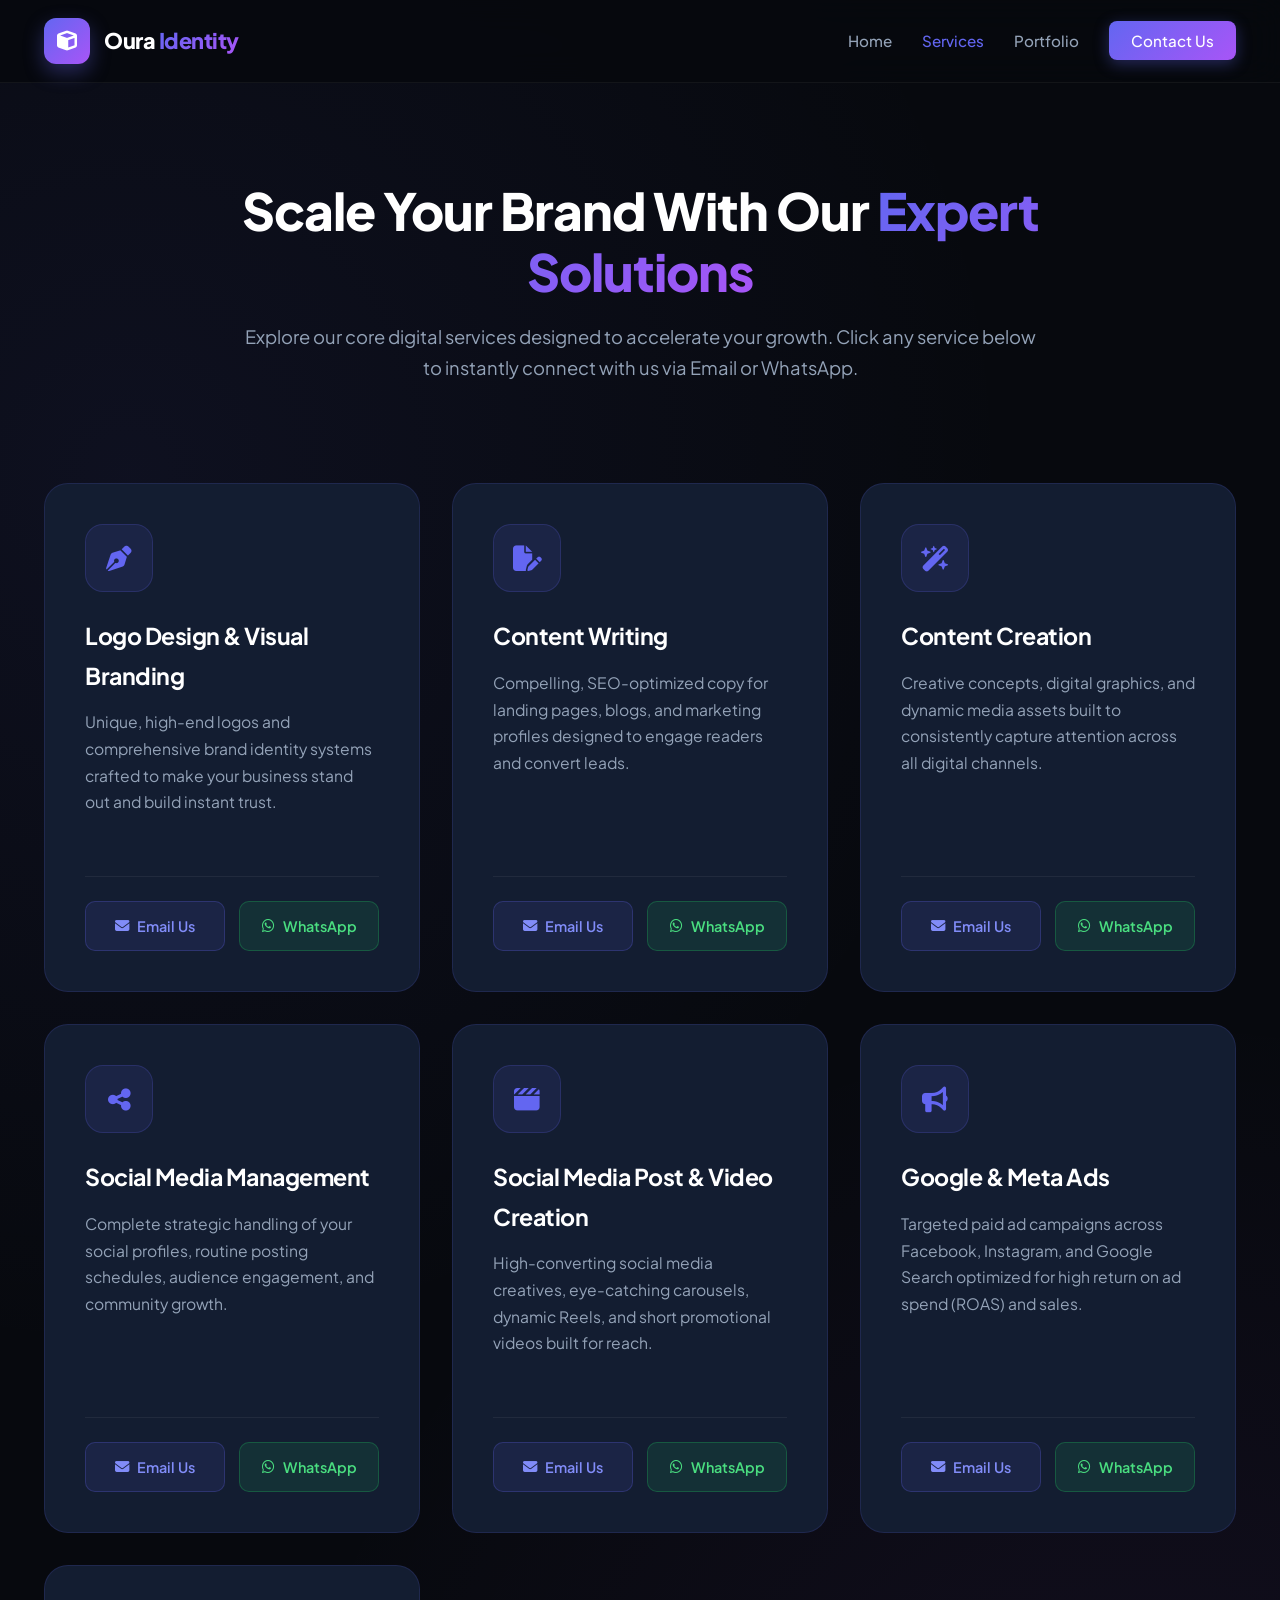
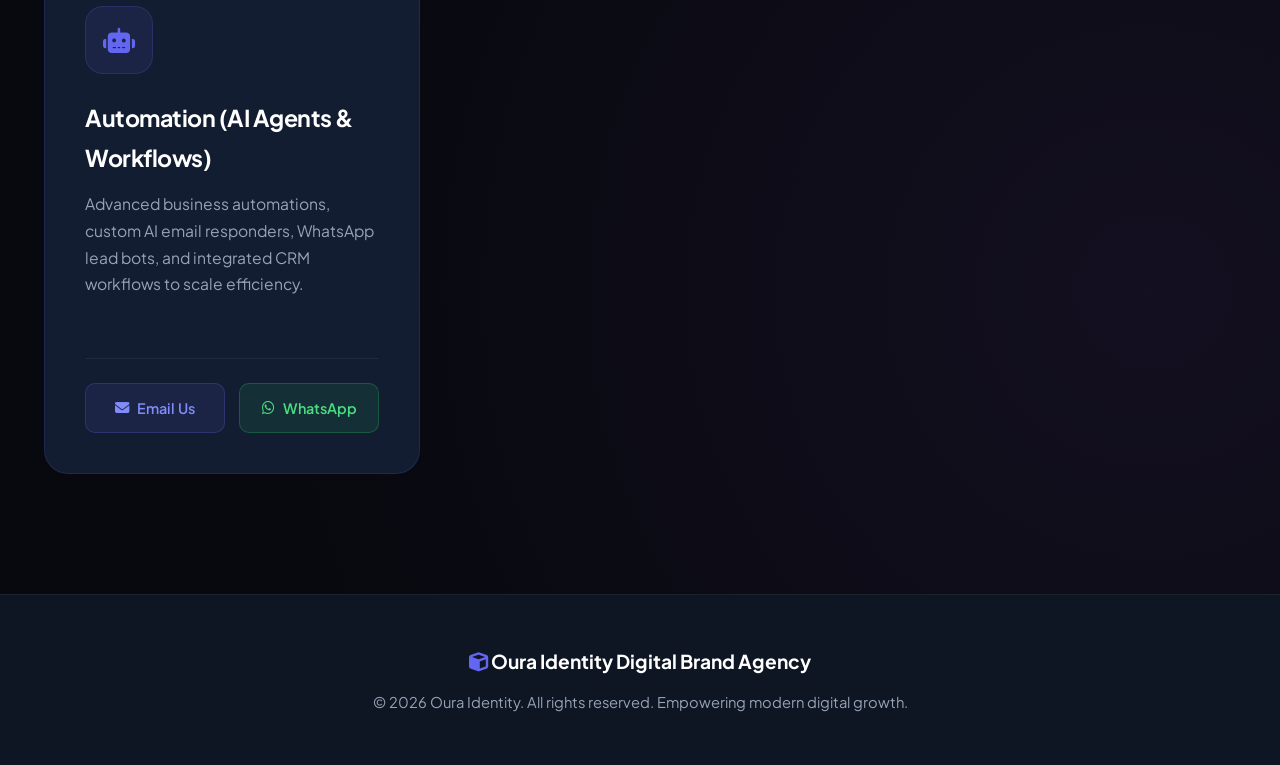
==== index.html @ 8c03ab4d "Update index.html" ====
<!DOCTYPE html>
<html lang="en">
<head>
    <meta charset="UTF-8">
    <meta name="viewport" content="width=device-width, initial-scale=1.0">
    <title>Oura Identity Digital Brand Agency</title>
    <link href="https://fonts.googleapis.com/css2?family=Plus+Jakarta+Sans:wght@300;400;500;600;700;800&display=swap" rel="stylesheet">
    <link rel="stylesheet" href="https://cdnjs.cloudflare.com/ajax/libs/font-awesome/6.4.0/css/all.min.css">
    <link rel="stylesheet" href="style.css">
</head>
<body>

    <header>
        <div class="nav-container">
            <a href="#" class="logo-container">
                <div class="logo-icon">
                    <i class="fa-solid fa-cube"></i>
                </div>
                <div class="logo-text">Oura <span>Identity</span></div>
            </a>
            <div class="menu-btn" id="menuBtn">
                <i class="fa-solid fa-bars" id="menuIcon"></i>
            </div>
            <ul class="nav-links" id="navLinks">
                <li><a href="#home">Home</a></li>
                <li><a href="#services" class="active">Services</a></li>
                <li><a href="#portfolio">Portfolio</a></li>
                <li><a href="mailto:contact@ouraidentity.com" class="nav-cta">Contact Us</a></li>
            </ul>
        </div>
    </header>

    <section class="page-banner" id="home">
        <h1>Scale Your Brand With Our <span>Expert Solutions</span></h1>
        <p>Explore our core digital services designed to accelerate your growth. Click any service below to instantly connect with us via Email or WhatsApp.</p>
    </section>

    <main class="services-section" id="services">
        <div class="services-grid">
            
            <div class="service-card">
                <div class="service-top">
                    <div class="service-icon"><i class="fa-solid fa-pen-nib"></i></div>
                    <h3>Logo Design & Visual Branding</h3>
                    <p>Unique, high-end logos and comprehensive brand identity systems crafted to make your business stand out and build instant trust.</p>
                </div>
                <div class="card-actions">
                    <a href="mailto:contact@ouraidentity.com?subject=Inquiry:%20Logo%20Design" class="btn-action btn-email">
                        <i class="fa-solid fa-envelope"></i> Email Us
                    </a>
                    <a href="https://wa.me/923000000000?text=Hi%20Oura%20Identity,%20I%20am%20interested%20in%20your%20Logo%20Design%20service." target="_blank" class="btn-action btn-whatsapp">
                        <i class="fa-brands fa-whatsapp"></i> WhatsApp
                    </a>
                </div>
            </div>

            <div class="service-card">
                <div class="service-top">
                    <div class="service-icon"><i class="fa-solid fa-file-pen"></i></div>
                    <h3>Content Writing</h3>
                    <p>Compelling, SEO-optimized copy for landing pages, blogs, and marketing profiles designed to engage readers and convert leads.</p>
                </div>
                <div class="card-actions">
                    <a href="mailto:contact@ouraidentity.com?subject=Inquiry:%20Content%20Writing" class="btn-action btn-email">
                        <i class="fa-solid fa-envelope"></i> Email Us
                    </a>
                    <a href="https://wa.me/923000000000?text=Hi%20Oura%20Identity,%20I%20am%20interested%20in%20your%20Content%20Writing%20service." target="_blank" class="btn-action btn-whatsapp">
                        <i class="fa-brands fa-whatsapp"></i> WhatsApp
                    </a>
                </div>
            </div>

            <div class="service-card">
                <div class="service-top">
                    <div class="service-icon"><i class="fa-solid fa-wand-magic-sparkles"></i></div>
                    <h3>Content Creation</h3>
                    <p>Creative concepts, digital graphics, and dynamic media assets built to consistently capture attention across all digital channels.</p>
                </div>
                <div class="card-actions">
                    <a href="mailto:contact@ouraidentity.com?subject=Inquiry:%20Content%20Creation" class="btn-action btn-email">
                        <i class="fa-solid fa-envelope"></i> Email Us
                    </a>
                    <a href="https://wa.me/923000000000?text=Hi%20Oura%20Identity,%20I%20am%20interested%20in%20your%20Content%20Creation%20service." target="_blank" class="btn-action btn-whatsapp">
                        <i class="fa-brands fa-whatsapp"></i> WhatsApp
                    </a>
                </div>
            </div>

            <div class="service-card">
                <div class="service-top">
                    <div class="service-icon"><i class="fa-solid fa-share-nodes"></i></div>
                    <h3>Social Media Management</h3>
                    <p>Complete strategic handling of your social profiles, routine posting schedules, audience engagement, and community growth.</p>
                </div>
                <div class="card-actions">
                    <a href="mailto:contact@ouraidentity.com?subject=Inquiry:%20Social%20Media%20Management" class="btn-action btn-email">
                        <i class="fa-solid fa-envelope"></i> Email Us
                    </a>
                    <a href="https://wa.me/923000000000?text=Hi%20Oura%20Identity,%20I%20am%20interested%20in%20your%20Social%20Media%20Management%20service." target="_blank" class="btn-action btn-whatsapp">
                        <i class="fa-brands fa-whatsapp"></i> WhatsApp
                    </a>
                </div>
            </div>

            <div class="service-card">
                <div class="service-top">
                    <div class="service-icon"><i class="fa-solid fa-clapperboard"></i></div>
                    <h3>Social Media Post & Video Creation</h3>
                    <p>High-converting social media creatives, eye-catching carousels, dynamic Reels, and short promotional videos built for reach.</p>
                </div>
                <div class="card-actions">
                    <a href="mailto:contact@ouraidentity.com?subject=Inquiry:%20Post%20and%20Video%20Creation" class="btn-action btn-email">
                        <i class="fa-solid fa-envelope"></i> Email Us
                    </a>
                    <a href="https://wa.me/923000000000?text=Hi%20Oura%20Identity,%20I%20am%20interested%20in%20your%20Social%20Media%20Post%20and%20Video%20Creation%20service." target="_blank" class="btn-action btn-whatsapp">
                        <i class="fa-brands fa-whatsapp"></i> WhatsApp
                    </a>
                </div>
            </div>

            <div class="service-card">
                <div class="service-top">
                    <div class="service-icon"><i class="fa-solid fa-bullhorn"></i></div>
                    <h3>Google & Meta Ads</h3>
                    <p>Targeted paid ad campaigns across Facebook, Instagram, and Google Search optimized for high return on ad spend (ROAS) and sales.</p>
                </div>
                <div class="card-actions">
                    <a href="mailto:contact@ouraidentity.com?subject=Inquiry:%20Google%20and%20Meta%20Ads" class="btn-action btn-email">
                        <i class="fa-solid fa-envelope"></i> Email Us
                    </a>
                    <a href="https://wa.me/923000000000?text=Hi%20Oura%20Identity,%20I%20am%20interested%20in%20your%20Google%20and%20Meta%20Ads%20service." target="_blank" class="btn-action btn-whatsapp">
                        <i class="fa-brands fa-whatsapp"></i> WhatsApp
                    </a>
                </div>
            </div>

            <div class="service-card">
                <div class="service-top">
                    <div class="service-icon"><i class="fa-solid fa-robot"></i></div>
                    <h3>Automation (AI Agents & Workflows)</h3>
                    <p>Advanced business automations, custom AI email responders, WhatsApp lead bots, and integrated CRM workflows to scale efficiency.</p>
                </div>
                <div class="card-actions">
                    <a href="mailto:contact@ouraidentity.com?subject=Inquiry:%20Automation%20Services" class="btn-action btn-email">
                        <i class="fa-solid fa-envelope"></i> Email Us
                    </a>
                    <a href="https://wa.me/923000000000?text=Hi%20Oura%20Identity,%20I%20am%20interested%20in%20your%20Automation%20service." target="_blank" class="btn-action btn-whatsapp">
                        <i class="fa-brands fa-whatsapp"></i> WhatsApp
                    </a>
                </div>
            </div>

        </div>
    </main>

    <footer>
        <div class="footer-logo"><i class="fa-solid fa-cube" style="color: #6366f1;"></i> Oura Identity Digital Brand Agency</div>
        <p>&copy; 2026 Oura Identity. All rights reserved. Empowering modern digital growth.</p>
    </footer>

    <script src="script.js"></script>
</body>
</html>
---- style.css ----
:root {
    --bg-base: #07090e;
    --bg-surface: #0f1623;
    --card-bg: #131d31;
    --card-border: rgba(99, 102, 241, 0.15);
    --primary: #6366f1;
    --primary-glow: rgba(99, 102, 241, 0.35);
    --accent: #a855f7;
    --whatsapp: #25d366;
    --whatsapp-glow: rgba(37, 211, 102, 0.3);
    --text-primary: #ffffff;
    --text-secondary: #94a3b8;
    --transition: all 0.4s cubic-bezier(0.16, 1, 0.3, 1);
}

* {
    margin: 0;
    padding: 0;
    box-sizing: border-box;
    font-family: 'Plus Jakarta Sans', sans-serif;
    scroll-behavior: smooth;
}

body {
    background-color: var(--bg-base);
    color: var(--text-primary);
    line-height: 1.7;
    overflow-x: hidden;
    background-image: 
        radial-gradient(circle at 10% 20%, rgba(99, 102, 241, 0.08) 0%, transparent 40%),
        radial-gradient(circle at 90% 80%, rgba(168, 85, 247, 0.08) 0%, transparent 40%);
}

/* Header & Navbar */
header {
    position: fixed;
    top: 0;
    left: 0;
    width: 100%;
    background: rgba(7, 9, 14, 0.85);
    backdrop-filter: blur(16px);
    -webkit-backdrop-filter: blur(16px);
    z-index: 1000;
    border-bottom: 1px solid rgba(255, 255, 255, 0.05);
}

.nav-container {
    max-width: 1240px;
    margin: 0 auto;
    padding: 18px 24px;
    display: flex;
    justify-content: space-between;
    align-items: center;
}

.logo-container {
    display: flex;
    align-items: center;
    gap: 14px;
    text-decoration: none;
}

.logo-icon {
    width: 46px;
    height: 46px;
    background: linear-gradient(135deg, var(--primary), var(--accent));
    border-radius: 12px;
    display: flex;
    align-items: center;
    justify-content: center;
    color: white;
    font-size: 1.25rem;
    box-shadow: 0 8px 20px var(--primary-glow);
}

.logo-text {
    font-size: 1.35rem;
    font-weight: 800;
    color: var(--text-primary);
    letter-spacing: -0.5px;
}

.logo-text span {
    background: linear-gradient(135deg, var(--primary), var(--accent));
    -webkit-background-clip: text;
    -webkit-text-fill-color: transparent;
}

.nav-links {
    list-style: none;
    display: flex;
    gap: 30px;
    align-items: center;
}

.nav-links a {
    text-decoration: none;
    color: var(--text-secondary);
    font-weight: 500;
    font-size: 0.95rem;
    transition: var(--transition);
}

.nav-links a:hover, .nav-links a.active {
    color: var(--primary);
}

.nav-cta {
    background: linear-gradient(135deg, var(--primary), var(--accent));
    color: white !important;
    padding: 10px 22px;
    border-radius: 8px;
    font-weight: 600;
    box-shadow: 0 4px 15px var(--primary-glow);
    transition: var(--transition);
}

.nav-cta:hover {
    transform: translateY(-2px);
    box-shadow: 0 6px 20px var(--primary-glow);
}

.menu-btn {
    display: none;
    font-size: 1.6rem;
    cursor: pointer;
    color: var(--text-primary);
}

/* Page Header Banner */
.page-banner {
    padding: 180px 24px 80px;
    text-align: center;
    max-width: 850px;
    margin: 0 auto;
}

.page-banner h1 {
    font-size: 3.2rem;
    font-weight: 800;
    margin-bottom: 18px;
    letter-spacing: -1px;
    line-height: 1.2;
}

.page-banner h1 span {
    background: linear-gradient(135deg, var(--primary), var(--accent));
    -webkit-background-clip: text;
    -webkit-text-fill-color: transparent;
}

.page-banner p {
    color: var(--text-secondary);
    font-size: 1.15rem;
}

/* Services Grid Section */
.services-section {
    padding: 20px 24px 120px;
    max-width: 1240px;
    margin: 0 auto;
}

.services-grid {
    display: grid;
    grid-template-columns: repeat(auto-fit, minmax(360px, 1fr));
    gap: 32px;
}

.service-card {
    background: var(--card-bg);
    border: 1px solid var(--card-border);
    border-radius: 24px;
    padding: 40px;
    display: flex;
    flex-direction: column;
    justify-content: space-between;
    transition: var(--transition);
    position: relative;
    overflow: hidden;
}

.service-card::before {
    content: '';
    position: absolute;
    top: 0;
    left: 0;
    width: 100%;
    height: 4px;
    background: linear-gradient(90deg, var(--primary), var(--accent));
    opacity: 0;
    transition: var(--transition);
}

.service-card:hover {
    transform: translateY(-10px);
    border-color: rgba(99, 102, 241, 0.4);
    background: #17233c;
    box-shadow: 0 25px 50px rgba(0, 0, 0, 0.5), 0 0 30px rgba(99, 102, 241, 0.1);
}

.service-card:hover::before {
    opacity: 1;
}

.service-top {
    margin-bottom: 30px;
}

.service-icon {
    width: 68px;
    height: 68px;
    background: rgba(99, 102, 241, 0.1);
    border: 1px solid rgba(99, 102, 241, 0.2);
    border-radius: 18px;
    display: flex;
    align-items: center;
    justify-content: center;
    color: var(--primary);
    font-size: 1.6rem;
    margin-bottom: 24px;
    transition: var(--transition);
}

.service-card:hover .service-icon {
    background: linear-gradient(135deg, var(--primary), var(--accent));
    color: white;
    transform: scale(1.08) rotate(5deg);
    box-shadow: 0 10px 25px var(--primary-glow);
}

.service-card h3 {
    font-size: 1.45rem;
    font-weight: 700;
    margin-bottom: 14px;
    color: var(--text-primary);
    letter-spacing: -0.5px;
}

.service-card p {
    color: var(--text-secondary);
    font-size: 0.98rem;
    line-height: 1.7;
}

/* Action Buttons Inside Card */
.card-actions {
    display: grid;
    grid-template-columns: 1fr 1fr;
    gap: 14px;
    margin-top: 30px;
    padding-top: 24px;
    border-top: 1px solid rgba(255, 255, 255, 0.06);
}

.btn-action {
    padding: 12px 18px;
    border-radius: 10px;
    font-weight: 600;
    font-size: 0.9rem;
    text-decoration: none;
    display: flex;
    align-items: center;
    justify-content: center;
    gap: 8px;
    transition: var(--transition);
    cursor: pointer;
    border: none;
}

.btn-email {
    background: rgba(99, 102, 241, 0.1);
    color: #818cf8;
    border: 1px solid rgba(99, 102, 241, 0.25);
}

.btn-email:hover {
    background: var(--primary);
    color: white;
    box-shadow: 0 5px 15px var(--primary-glow);
    transform: translateY(-2px);
}

.btn-whatsapp {
    background: rgba(37, 211, 102, 0.1);
    color: #4ade80;
    border: 1px solid rgba(37, 211, 102, 0.25);
}

.btn-whatsapp:hover {
    background: var(--whatsapp);
    color: white;
    box-shadow: 0 5px 15px var(--whatsapp-glow);
    transform: translateY(-2px);
}

/* Footer */
footer {
    border-top: 1px solid rgba(255, 255, 255, 0.05);
    padding: 50px 24px;
    text-align: center;
    color: var(--text-secondary);
    font-size: 0.92rem;
    background: var(--bg-surface);
}

footer .footer-logo {
    font-weight: 700;
    color: var(--text-primary);
    margin-bottom: 12px;
    font-size: 1.2rem;
}

/* Responsive Design */
@media (max-width: 768px) {
    .page-banner {
        padding-top: 140px;
    }
    .page-banner h1 {
        font-size: 2.3rem;
    }
    .services-grid {
        grid-template-columns: 1fr;
    }
    .nav-links {
        display: none;
        flex-direction: column;
        position: absolute;
        top: 80px;
        left: 0;
        width: 100%;
        background: var(--bg-surface);
        padding: 30px;
        border-bottom: 1px solid rgba(255, 255, 255, 0.08);
        text-align: center;
        gap: 24px;
        box-shadow: 0 20px 30px rgba(0,0,0,0.5);
    }
    .nav-links.active {
        display: flex;
    }
    .menu-btn {
        display: block;
    }
}
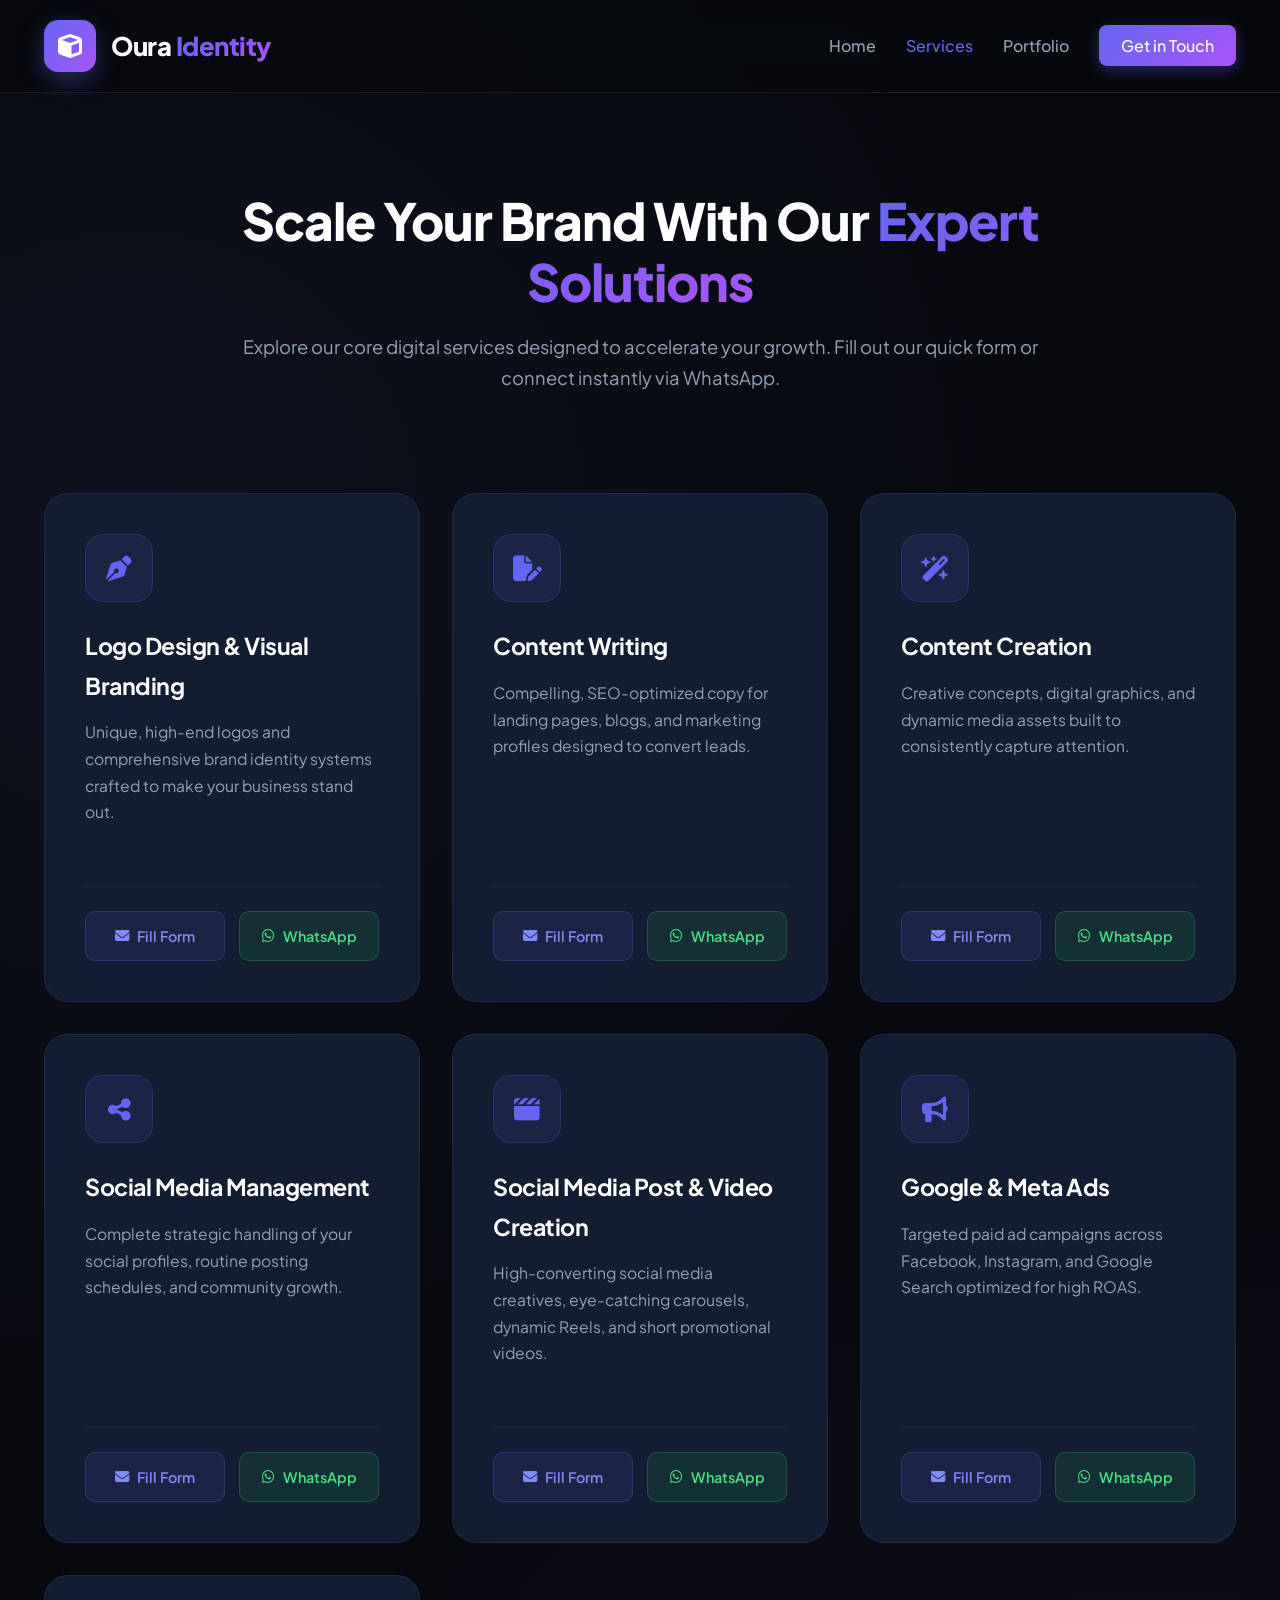
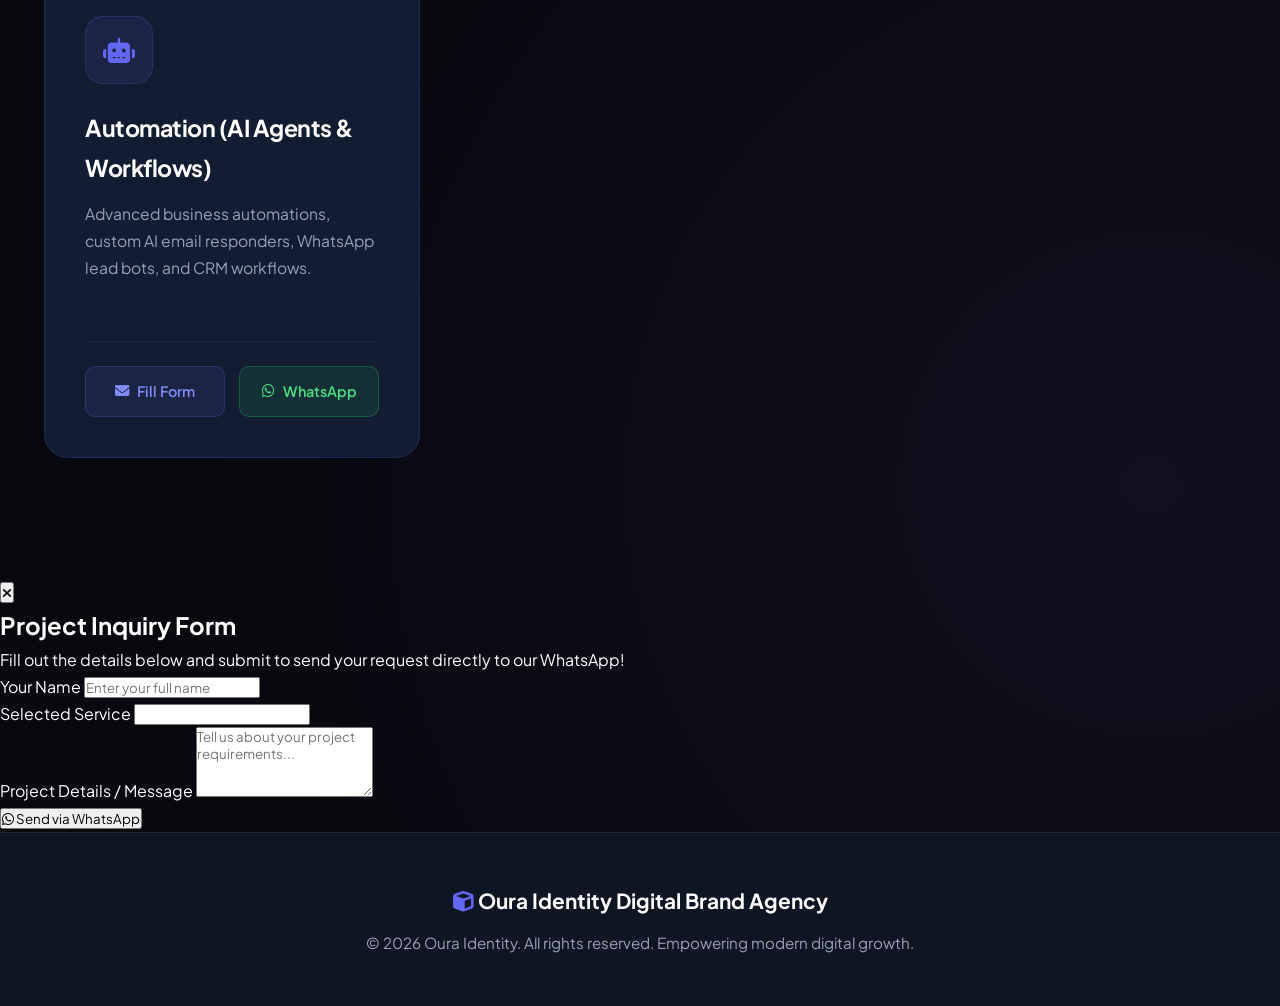
==== commit 2a6f8d8b: "Update index.html" ====
--- a/index.html
+++ b/index.html
@@ -25,14 +25,14 @@
                 <li><a href="#home">Home</a></li>
                 <li><a href="#services" class="active">Services</a></li>
                 <li><a href="#portfolio">Portfolio</a></li>
-                <li><a href="mailto:contact@ouraidentity.com" class="nav-cta">Contact Us</a></li>
+                <li><a href="#" class="nav-cta" id="openModalBtn">Get in Touch</a></li>
             </ul>
         </div>
     </header>
 
     <section class="page-banner" id="home">
         <h1>Scale Your Brand With Our <span>Expert Solutions</span></h1>
-        <p>Explore our core digital services designed to accelerate your growth. Click any service below to instantly connect with us via Email or WhatsApp.</p>
+        <p>Explore our core digital services designed to accelerate your growth. Fill out our quick form or connect instantly via WhatsApp.</p>
     </section>
 
     <main class="services-section" id="services">
@@ -42,12 +42,12 @@
                 <div class="service-top">
                     <div class="service-icon"><i class="fa-solid fa-pen-nib"></i></div>
                     <h3>Logo Design & Visual Branding</h3>
-                    <p>Unique, high-end logos and comprehensive brand identity systems crafted to make your business stand out and build instant trust.</p>
+                    <p>Unique, high-end logos and comprehensive brand identity systems crafted to make your business stand out.</p>
                 </div>
                 <div class="card-actions">
-                    <a href="mailto:contact@ouraidentity.com?subject=Inquiry:%20Logo%20Design" class="btn-action btn-email">
-                        <i class="fa-solid fa-envelope"></i> Email Us
-                    </a>
+                    <button class="btn-action btn-email open-form" data-service="Logo Design">
+                        <i class="fa-solid fa-envelope"></i> Fill Form
+                    </button>
                     <a href="https://wa.me/923000000000?text=Hi%20Oura%20Identity,%20I%20am%20interested%20in%20your%20Logo%20Design%20service." target="_blank" class="btn-action btn-whatsapp">
                         <i class="fa-brands fa-whatsapp"></i> WhatsApp
                     </a>
@@ -58,12 +58,12 @@
                 <div class="service-top">
                     <div class="service-icon"><i class="fa-solid fa-file-pen"></i></div>
                     <h3>Content Writing</h3>
-                    <p>Compelling, SEO-optimized copy for landing pages, blogs, and marketing profiles designed to engage readers and convert leads.</p>
+                    <p>Compelling, SEO-optimized copy for landing pages, blogs, and marketing profiles designed to convert leads.</p>
                 </div>
                 <div class="card-actions">
-                    <a href="mailto:contact@ouraidentity.com?subject=Inquiry:%20Content%20Writing" class="btn-action btn-email">
-                        <i class="fa-solid fa-envelope"></i> Email Us
-                    </a>
+                    <button class="btn-action btn-email open-form" data-service="Content Writing">
+                        <i class="fa-solid fa-envelope"></i> Fill Form
+                    </button>
                     <a href="https://wa.me/923000000000?text=Hi%20Oura%20Identity,%20I%20am%20interested%20in%20your%20Content%20Writing%20service." target="_blank" class="btn-action btn-whatsapp">
                         <i class="fa-brands fa-whatsapp"></i> WhatsApp
                     </a>
@@ -74,12 +74,12 @@
                 <div class="service-top">
                     <div class="service-icon"><i class="fa-solid fa-wand-magic-sparkles"></i></div>
                     <h3>Content Creation</h3>
-                    <p>Creative concepts, digital graphics, and dynamic media assets built to consistently capture attention across all digital channels.</p>
+                    <p>Creative concepts, digital graphics, and dynamic media assets built to consistently capture attention.</p>
                 </div>
                 <div class="card-actions">
-                    <a href="mailto:contact@ouraidentity.com?subject=Inquiry:%20Content%20Creation" class="btn-action btn-email">
-                        <i class="fa-solid fa-envelope"></i> Email Us
-                    </a>
+                    <button class="btn-action btn-email open-form" data-service="Content Creation">
+                        <i class="fa-solid fa-envelope"></i> Fill Form
+                    </button>
                     <a href="https://wa.me/923000000000?text=Hi%20Oura%20Identity,%20I%20am%20interested%20in%20your%20Content%20Creation%20service." target="_blank" class="btn-action btn-whatsapp">
                         <i class="fa-brands fa-whatsapp"></i> WhatsApp
                     </a>
@@ -90,12 +90,12 @@
                 <div class="service-top">
                     <div class="service-icon"><i class="fa-solid fa-share-nodes"></i></div>
                     <h3>Social Media Management</h3>
-                    <p>Complete strategic handling of your social profiles, routine posting schedules, audience engagement, and community growth.</p>
+                    <p>Complete strategic handling of your social profiles, routine posting schedules, and community growth.</p>
                 </div>
                 <div class="card-actions">
-                    <a href="mailto:contact@ouraidentity.com?subject=Inquiry:%20Social%20Media%20Management" class="btn-action btn-email">
-                        <i class="fa-solid fa-envelope"></i> Email Us
-                    </a>
+                    <button class="btn-action btn-email open-form" data-service="Social Media Management">
+                        <i class="fa-solid fa-envelope"></i> Fill Form
+                    </button>
                     <a href="https://wa.me/923000000000?text=Hi%20Oura%20Identity,%20I%20am%20interested%20in%20your%20Social%20Media%20Management%20service." target="_blank" class="btn-action btn-whatsapp">
                         <i class="fa-brands fa-whatsapp"></i> WhatsApp
                     </a>
@@ -106,12 +106,12 @@
                 <div class="service-top">
                     <div class="service-icon"><i class="fa-solid fa-clapperboard"></i></div>
                     <h3>Social Media Post & Video Creation</h3>
-                    <p>High-converting social media creatives, eye-catching carousels, dynamic Reels, and short promotional videos built for reach.</p>
+                    <p>High-converting social media creatives, eye-catching carousels, dynamic Reels, and short promotional videos.</p>
                 </div>
                 <div class="card-actions">
-                    <a href="mailto:contact@ouraidentity.com?subject=Inquiry:%20Post%20and%20Video%20Creation" class="btn-action btn-email">
-                        <i class="fa-solid fa-envelope"></i> Email Us
-                    </a>
+                    <button class="btn-action btn-email open-form" data-service="Post and Video Creation">
+                        <i class="fa-solid fa-envelope"></i> Fill Form
+                    </button>
                     <a href="https://wa.me/923000000000?text=Hi%20Oura%20Identity,%20I%20am%20interested%20in%20your%20Social%20Media%20Post%20and%20Video%20Creation%20service." target="_blank" class="btn-action btn-whatsapp">
                         <i class="fa-brands fa-whatsapp"></i> WhatsApp
                     </a>
@@ -122,12 +122,12 @@
                 <div class="service-top">
                     <div class="service-icon"><i class="fa-solid fa-bullhorn"></i></div>
                     <h3>Google & Meta Ads</h3>
-                    <p>Targeted paid ad campaigns across Facebook, Instagram, and Google Search optimized for high return on ad spend (ROAS) and sales.</p>
+                    <p>Targeted paid ad campaigns across Facebook, Instagram, and Google Search optimized for high ROAS.</p>
                 </div>
                 <div class="card-actions">
-                    <a href="mailto:contact@ouraidentity.com?subject=Inquiry:%20Google%20and%20Meta%20Ads" class="btn-action btn-email">
-                        <i class="fa-solid fa-envelope"></i> Email Us
-                    </a>
+                    <button class="btn-action btn-email open-form" data-service="Google and Meta Ads">
+                        <i class="fa-solid fa-envelope"></i> Fill Form
+                    </button>
                     <a href="https://wa.me/923000000000?text=Hi%20Oura%20Identity,%20I%20am%20interested%20in%20your%20Google%20and%20Meta%20Ads%20service." target="_blank" class="btn-action btn-whatsapp">
                         <i class="fa-brands fa-whatsapp"></i> WhatsApp
                     </a>
@@ -138,12 +138,12 @@
                 <div class="service-top">
                     <div class="service-icon"><i class="fa-solid fa-robot"></i></div>
                     <h3>Automation (AI Agents & Workflows)</h3>
-                    <p>Advanced business automations, custom AI email responders, WhatsApp lead bots, and integrated CRM workflows to scale efficiency.</p>
+                    <p>Advanced business automations, custom AI email responders, WhatsApp lead bots, and CRM workflows.</p>
                 </div>
                 <div class="card-actions">
-                    <a href="mailto:contact@ouraidentity.com?subject=Inquiry:%20Automation%20Services" class="btn-action btn-email">
-                        <i class="fa-solid fa-envelope"></i> Email Us
-                    </a>
+                    <button class="btn-action btn-email open-form" data-service="Automation Services">
+                        <i class="fa-solid fa-envelope"></i> Fill Form
+                    </button>
                     <a href="https://wa.me/923000000000?text=Hi%20Oura%20Identity,%20I%20am%20interested%20in%20your%20Automation%20service." target="_blank" class="btn-action btn-whatsapp">
                         <i class="fa-brands fa-whatsapp"></i> WhatsApp
                     </a>
@@ -153,6 +153,33 @@
         </div>
     </main>
 
+    <!-- Contact Popup Modal Form -->
+    <div class="modal-overlay" id="contactModal">
+        <div class="modal-content">
+            <button class="close-modal" id="closeModalBtn"><i class="fa-solid fa-xmark"></i></button>
+            <h2>Project Inquiry Form</h2>
+            <p>Fill out the details below and submit to send your request directly to our WhatsApp!</p>
+            
+            <form id="whatsappForm">
+                <div class="form-group">
+                    <label for="clientName">Your Name</label>
+                    <input type="text" id="clientName" placeholder="Enter your full name" required>
+                </div>
+                <div class="form-group">
+                    <label for="clientService">Selected Service</label>
+                    <input type="text" id="clientService" readonly>
+                </div>
+                <div class="form-group">
+                    <label for="clientMessage">Project Details / Message</label>
+                    <textarea id="clientMessage" rows="4" placeholder="Tell us about your project requirements..." required></textarea>
+                </div>
+                <button type="submit" class="submit-btn">
+                    <i class="fa-brands fa-whatsapp"></i> Send via WhatsApp
+                </button>
+            </form>
+        </div>
+    </div>
+
     <footer>
         <div class="footer-logo"><i class="fa-solid fa-cube" style="color: #6366f1;"></i> Oura Identity Digital Brand Agency</div>
         <p>&copy; 2026 Oura Identity. All rights reserved. Empowering modern digital growth.</p>
--- a/style.css
+++ b/style.css
@@ -31,23 +31,22 @@
         radial-gradient(circle at 90% 80%, rgba(168, 85, 247, 0.08) 0%, transparent 40%);
 }
 
-/* Header & Navbar */
 header {
     position: fixed;
     top: 0;
     left: 0;
     width: 100%;
-    background: rgba(7, 9, 14, 0.85);
+    background: rgba(7, 9, 14, 0.9);
     backdrop-filter: blur(16px);
     -webkit-backdrop-filter: blur(16px);
     z-index: 1000;
-    border-bottom: 1px solid rgba(255, 255, 255, 0.05);
+    border-bottom: 1px solid rgba(255, 255, 255, 0.08);
 }
 
 .nav-container {
     max-width: 1240px;
     margin: 0 auto;
-    padding: 18px 24px;
+    padding: 20px 24px;
     display: flex;
     justify-content: space-between;
     align-items: center;
@@ -56,25 +55,25 @@
 .logo-container {
     display: flex;
     align-items: center;
-    gap: 14px;
+    gap: 15px;
     text-decoration: none;
 }
 
 .logo-icon {
-    width: 46px;
-    height: 46px;
-    background: linear-gradient(135deg, var(--primary), var(--accent));
-    border-radius: 12px;
+    width: 52px;
+    height: 52px;
+    background: linear-gradient(135deg, var(--primary), var(--accent));
+    border-radius: 14px;
     display: flex;
     align-items: center;
     justify-content: center;
     color: white;
-    font-size: 1.25rem;
-    box-shadow: 0 8px 20px var(--primary-glow);
+    font-size: 1.5rem;
+    box-shadow: 0 8px 25px var(--primary-glow);
 }
 
 .logo-text {
-    font-size: 1.35rem;
+    font-size: 1.6rem;
     font-weight: 800;
     color: var(--text-primary);
     letter-spacing: -0.5px;
@@ -97,7 +96,7 @@
     text-decoration: none;
     color: var(--text-secondary);
     font-weight: 500;
-    font-size: 0.95rem;
+    font-size: 1rem;
     transition: var(--transition);
 }
 
@@ -122,14 +121,13 @@
 
 .menu-btn {
     display: none;
-    font-size: 1.6rem;
+    font-size: 1.8rem;
     cursor: pointer;
     color: var(--text-primary);
 }
 
-/* Page Header Banner */
 .page-banner {
-    padding: 180px 24px 80px;
+    padding: 190px 24px 80px;
     text-align: center;
     max-width: 850px;
     margin: 0 auto;
@@ -154,7 +152,6 @@
     font-size: 1.15rem;
 }
 
-/* Services Grid Section */
 .services-section {
     padding: 20px 24px 120px;
     max-width: 1240px;
@@ -243,7 +240,6 @@
     line-height: 1.7;
 }
 
-/* Action Buttons Inside Card */
 .card-actions {
     display: grid;
     grid-template-columns: 1fr 1fr;
@@ -294,13 +290,12 @@
     transform: translateY(-2px);
 }
 
-/* Footer */
 footer {
-    border-top: 1px solid rgba(255, 255, 255, 0.05);
+    border-top: 1px solid rgba(255, 255, 255, 0.08);
     padding: 50px 24px;
     text-align: center;
     color: var(--text-secondary);
-    font-size: 0.92rem;
+    font-size: 0.95rem;
     background: var(--bg-surface);
 }
 
@@ -308,25 +303,32 @@
     font-weight: 700;
     color: var(--text-primary);
     margin-bottom: 12px;
-    font-size: 1.2rem;
-}
-
-/* Responsive Design */
+    font-size: 1.3rem;
+}
+
 @media (max-width: 768px) {
     .page-banner {
-        padding-top: 140px;
+        padding-top: 150px;
     }
     .page-banner h1 {
         font-size: 2.3rem;
     }
     .services-grid {
         grid-template-columns: 1fr;
+    }
+    .logo-text {
+        font-size: 1.35rem;
+    }
+    .logo-icon {
+        width: 44px;
+        height: 44px;
+        font-size: 1.2rem;
     }
     .nav-links {
         display: none;
         flex-direction: column;
         position: absolute;
-        top: 80px;
+        top: 85px;
         left: 0;
         width: 100%;
         background: var(--bg-surface);
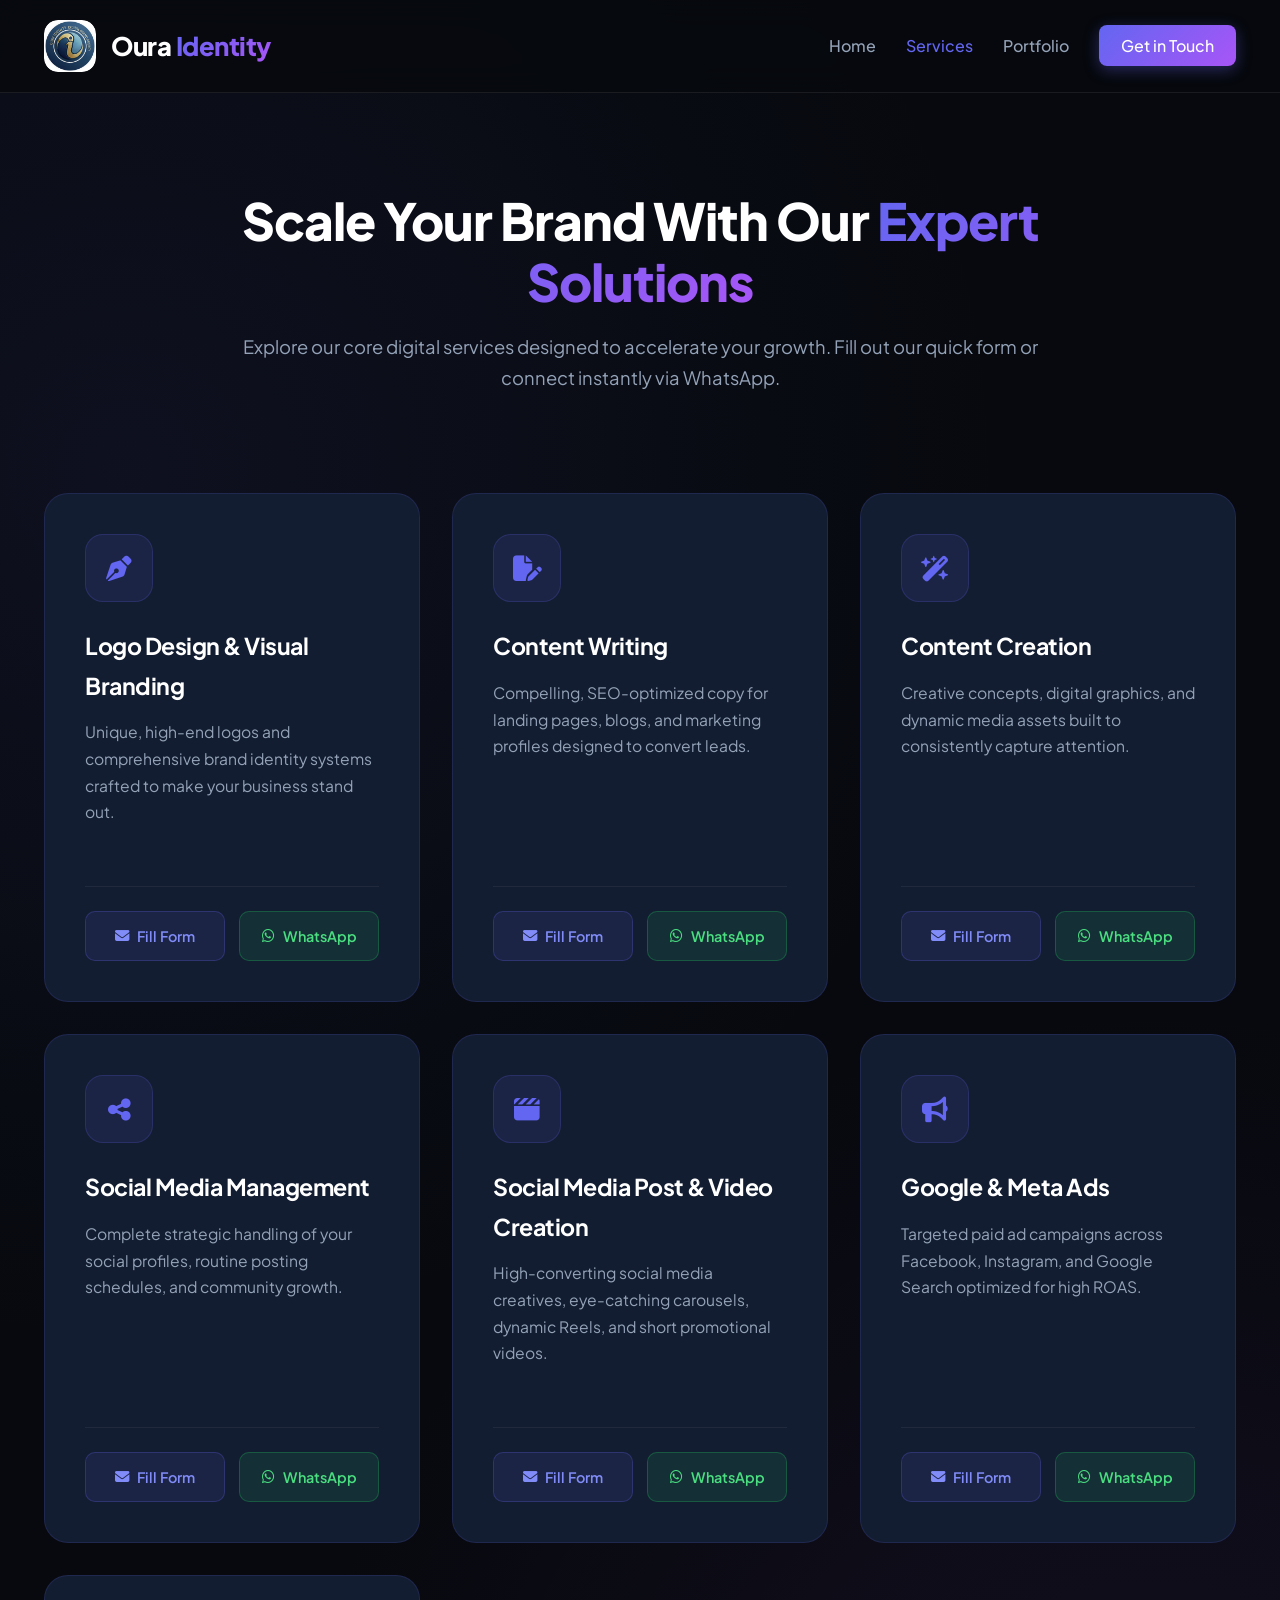
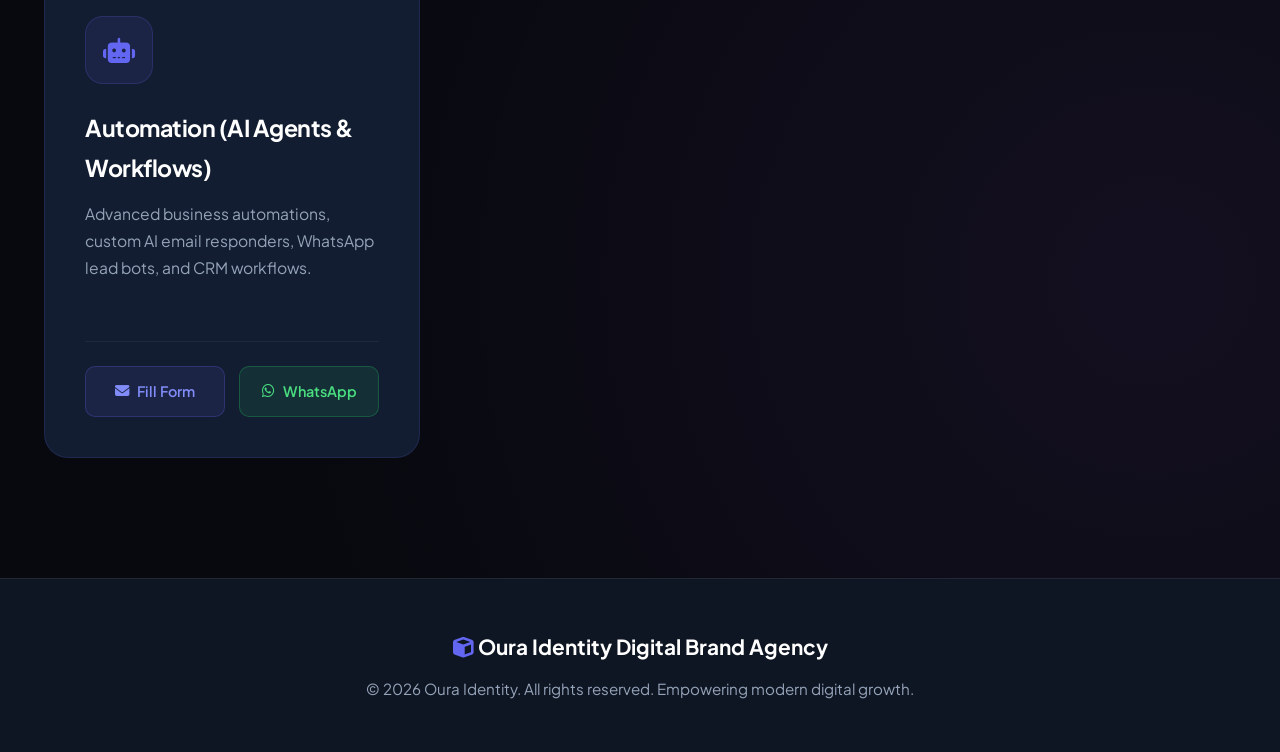
==== commit 372c7fa8: "Update index.html" ====
--- a/index.html
+++ b/index.html
@@ -13,8 +13,8 @@
     <header>
         <div class="nav-container">
             <a href="#" class="logo-container">
-                <div class="logo-icon">
-                    <i class="fa-solid fa-cube"></i>
+                <div class="logo-icon" style="background: transparent; box-shadow: none; overflow: hidden;">
+                    <img src="Agency logo.jpeg" alt="Oura Identity Logo" style="width: 100%; height: 100%; object-fit: contain; border-radius: 14px;">
                 </div>
                 <div class="logo-text">Oura <span>Identity</span></div>
             </a>
--- a/style.css
+++ b/style.css
@@ -290,6 +290,140 @@
     transform: translateY(-2px);
 }
 
+/* Modal Popup Styles */
+.modal-overlay {
+    position: fixed;
+    top: 0;
+    left: 0;
+    width: 100%;
+    height: 100%;
+    background: rgba(3, 5, 8, 0.8);
+    backdrop-filter: blur(8px);
+    display: flex;
+    align-items: center;
+    justify-content: center;
+    z-index: 2000;
+    opacity: 0;
+    visibility: hidden;
+    transition: var(--transition);
+}
+
+.modal-overlay.active {
+    opacity: 1;
+    visibility: visible;
+}
+
+.modal-content {
+    background: var(--bg-surface);
+    border: 1px solid var(--card-border);
+    border-radius: 24px;
+    padding: 40px;
+    width: 100%;
+    max-width: 500px;
+    position: relative;
+    box-shadow: 0 25px 60px rgba(0, 0, 0, 0.7);
+    transform: translateY(20px);
+    transition: var(--transition);
+}
+
+.modal-overlay.active .modal-content {
+    transform: translateY(0);
+}
+
+.close-modal {
+    position: absolute;
+    top: 20px;
+    right: 20px;
+    background: rgba(255, 255, 255, 0.05);
+    border: none;
+    color: var(--text-secondary);
+    width: 36px;
+    height: 36px;
+    border-radius: 50%;
+    font-size: 1.1rem;
+    cursor: pointer;
+    transition: var(--transition);
+    display: flex;
+    align-items: center;
+    justify-content: center;
+}
+
+.close-modal:hover {
+    background: rgba(255, 255, 255, 0.15);
+    color: white;
+}
+
+.modal-content h2 {
+    font-size: 1.6rem;
+    font-weight: 700;
+    margin-bottom: 8px;
+}
+
+.modal-content p {
+    color: var(--text-secondary);
+    font-size: 0.92rem;
+    margin-bottom: 24px;
+}
+
+.form-group {
+    margin-bottom: 18px;
+}
+
+.form-group label {
+    display: block;
+    font-size: 0.88rem;
+    font-weight: 600;
+    margin-bottom: 6px;
+    color: var(--text-secondary);
+}
+
+.form-group input, .form-group textarea {
+    width: 100%;
+    background: var(--card-bg);
+    border: 1px solid rgba(255, 255, 255, 0.1);
+    padding: 12px 16px;
+    border-radius: 10px;
+    color: white;
+    font-size: 0.95rem;
+    outline: none;
+    transition: var(--transition);
+}
+
+.form-group input:focus, .form-group textarea:focus {
+    border-color: var(--primary);
+    box-shadow: 0 0 10px var(--primary-glow);
+}
+
+.form-group input[readonly] {
+    opacity: 0.7;
+    cursor: not-allowed;
+}
+
+.submit-btn {
+    width: 100%;
+    background: var(--whatsapp);
+    color: white;
+    border: none;
+    padding: 14px;
+    border-radius: 12px;
+    font-weight: 700;
+    font-size: 1rem;
+    cursor: pointer;
+    display: flex;
+    align-items: center;
+    justify-content: center;
+    gap: 10px;
+    box-shadow: 0 4px 20px var(--whatsapp-glow);
+    transition: var(--transition);
+    margin-top: 24px;
+}
+
+.submit-btn:hover {
+    transform: translateY(-2px);
+    box-shadow: 0 6px 25px var(--whatsapp-glow);
+    filter: brightness(1.1);
+}
+
 footer {
     border-top: 1px solid rgba(255, 255, 255, 0.08);
     padding: 50px 24px;
@@ -344,4 +478,8 @@
     .menu-btn {
         display: block;
     }
-}
+    .modal-content {
+        padding: 24px;
+        margin: 16px;
+    }
+}
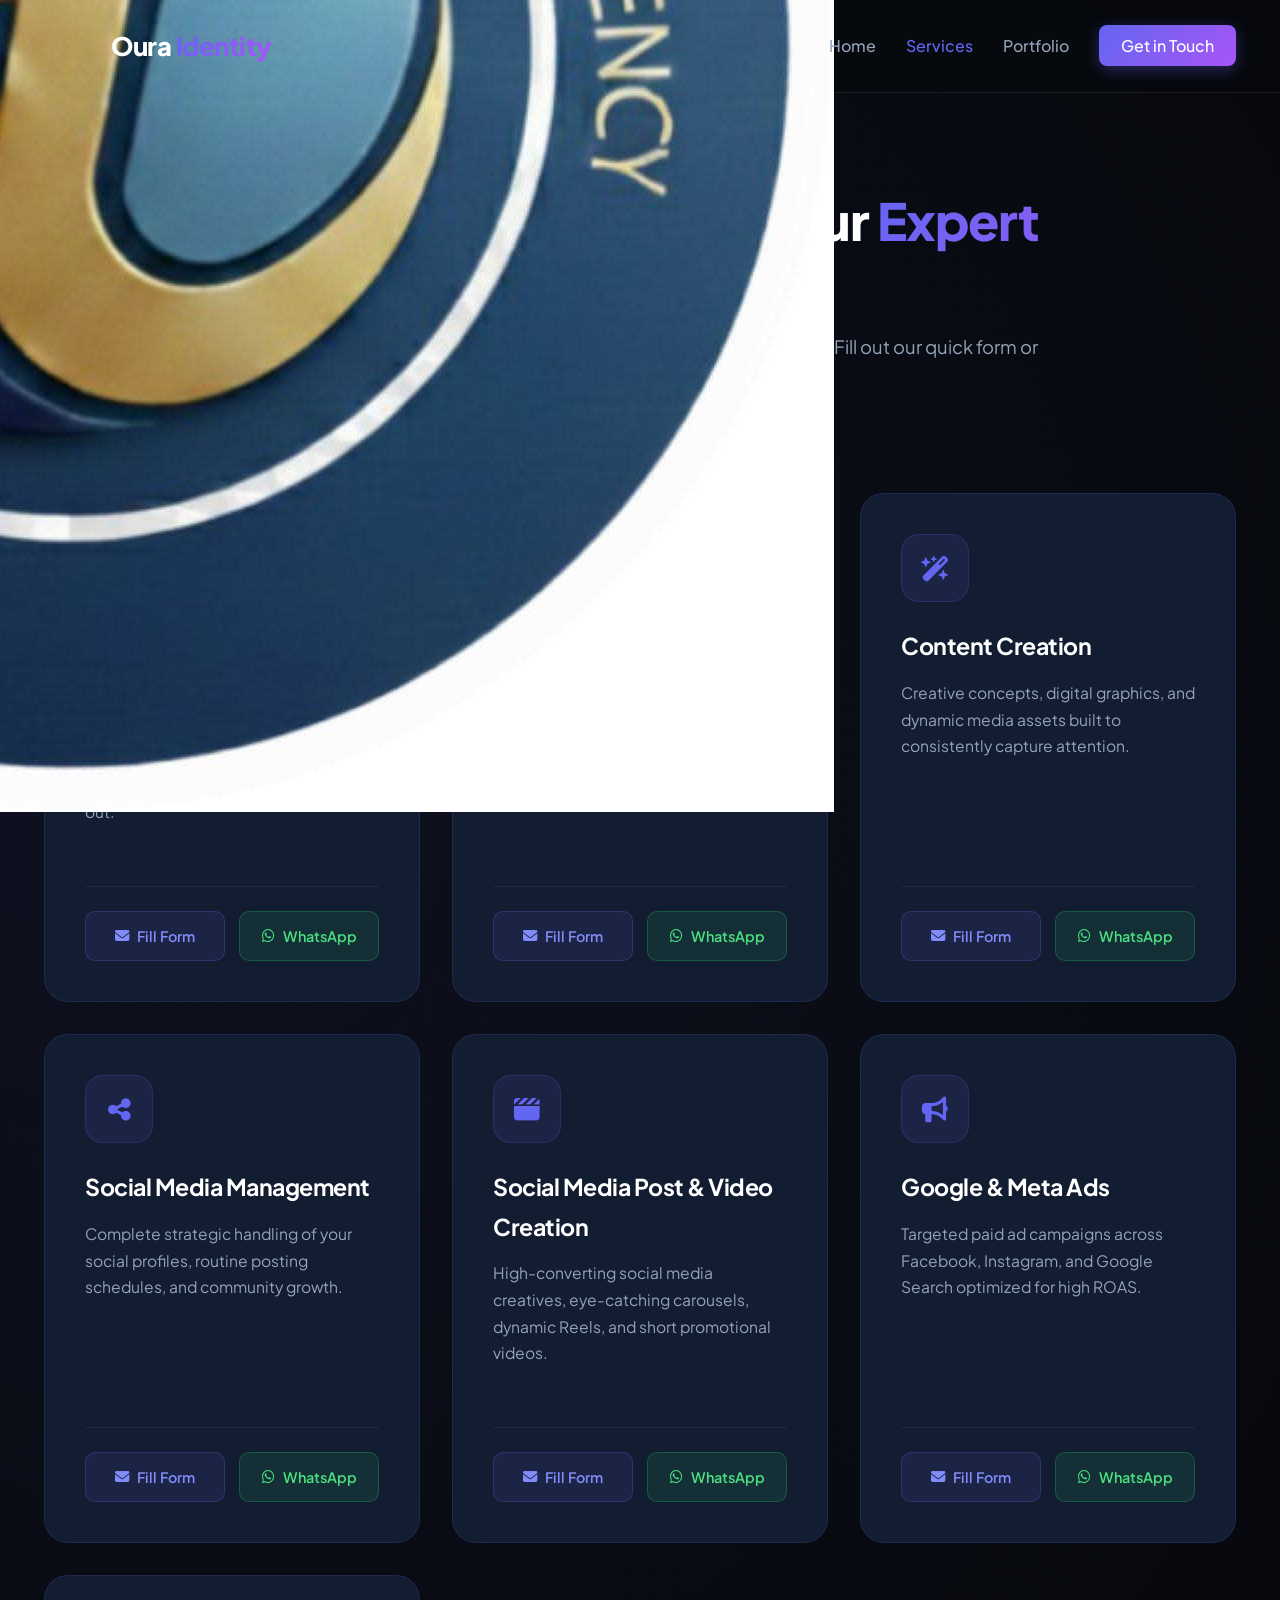
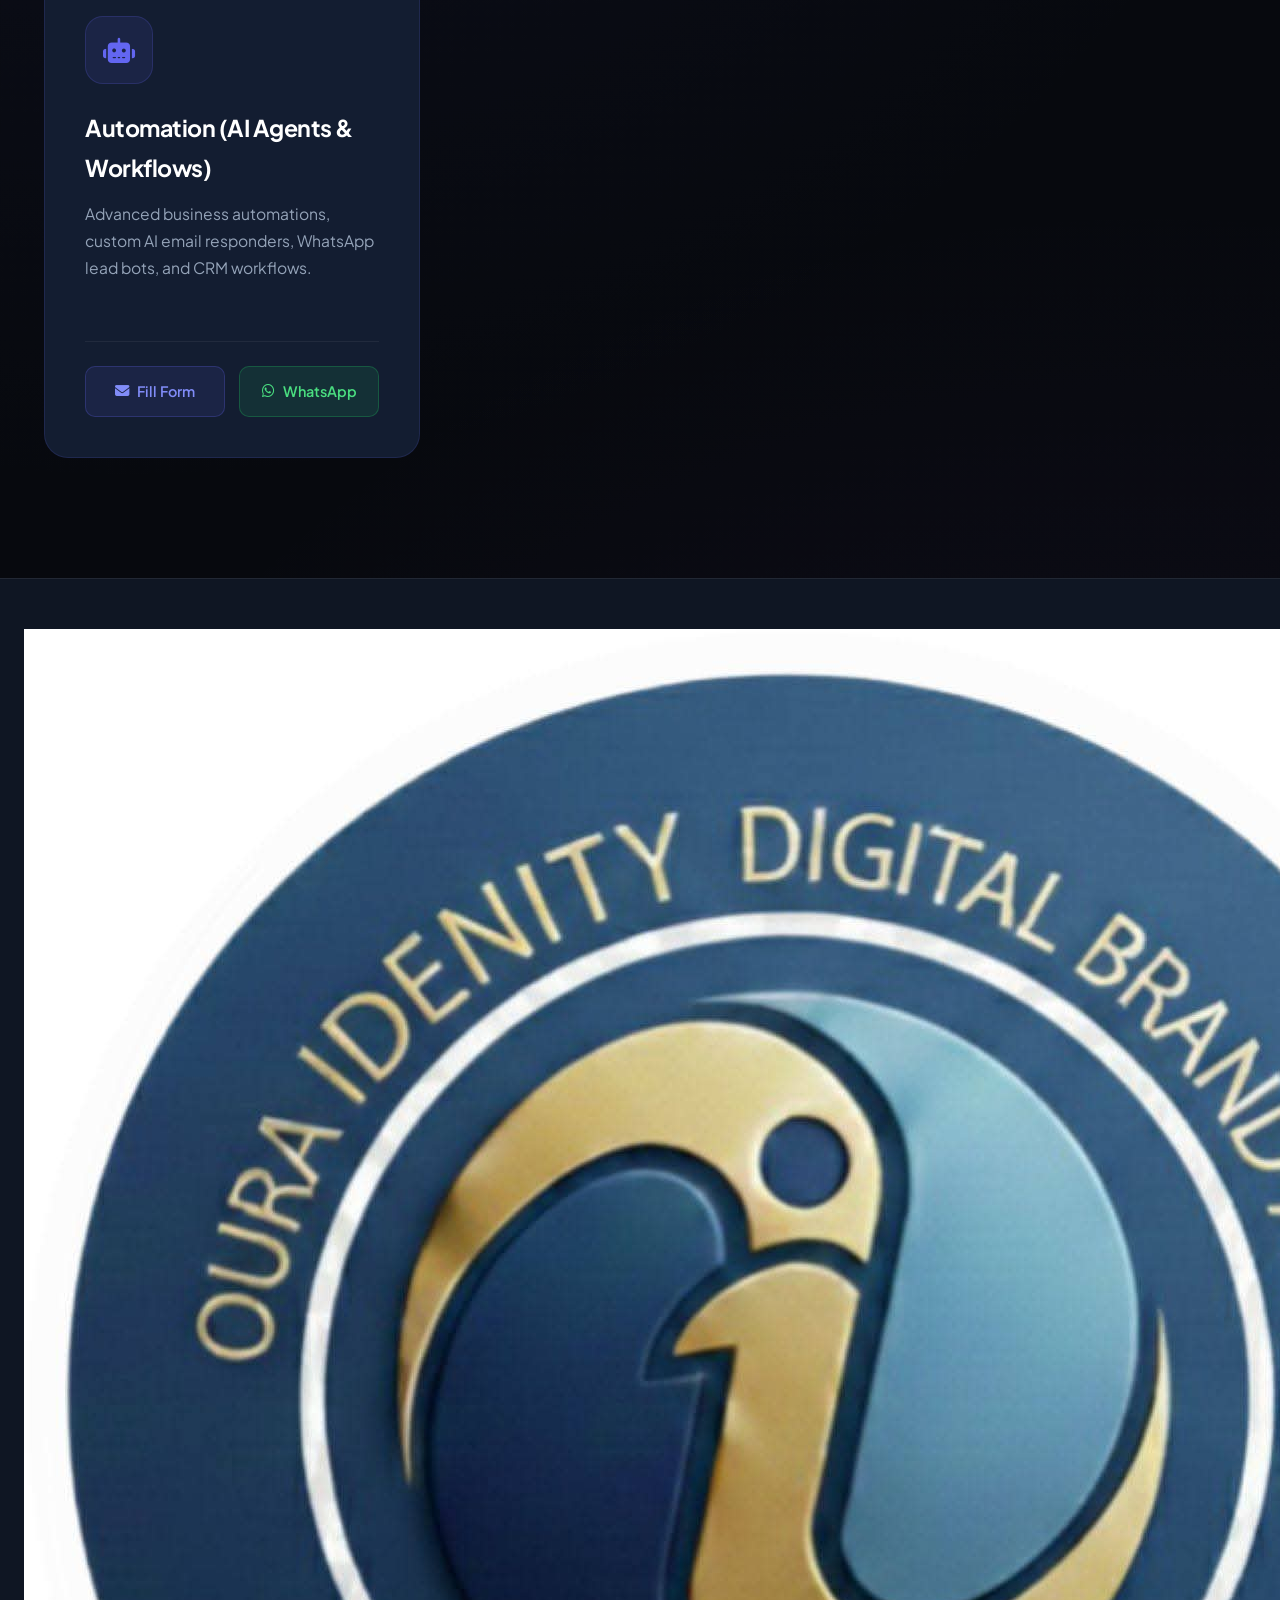
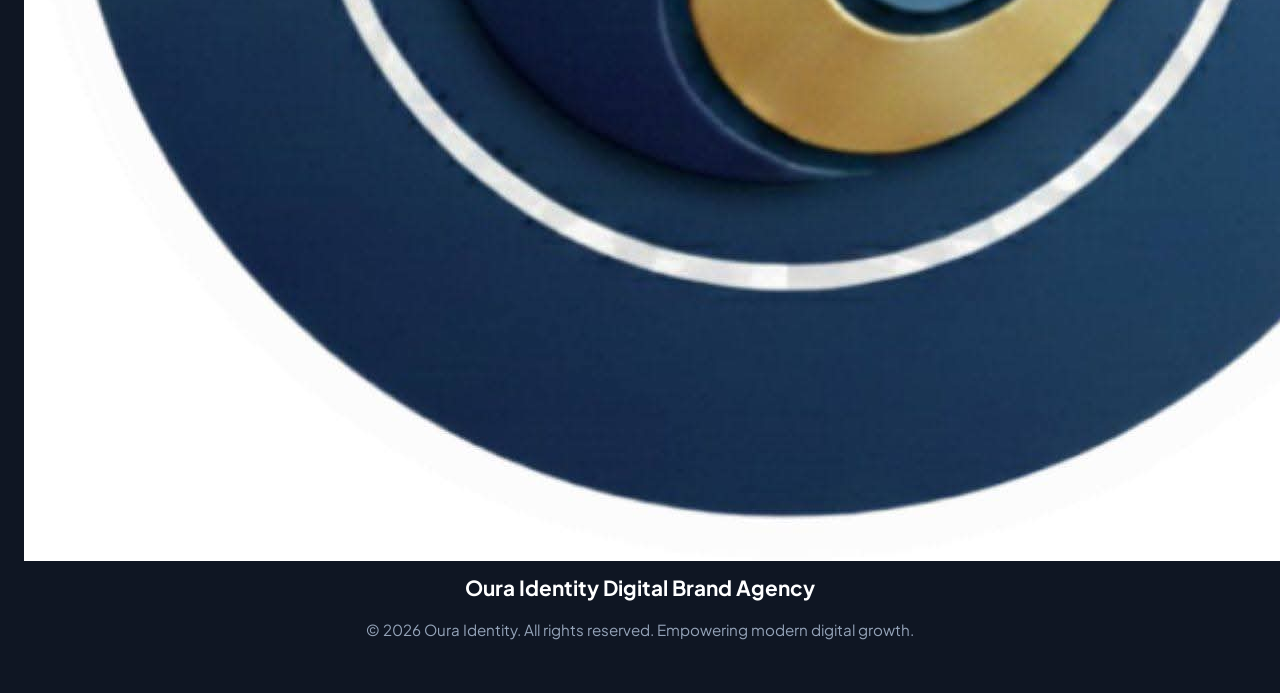
==== commit b0857432: "Update index.html" ====
--- a/index.html
+++ b/index.html
@@ -13,8 +13,8 @@
     <header>
         <div class="nav-container">
             <a href="#" class="logo-container">
-                <div class="logo-icon" style="background: transparent; box-shadow: none; overflow: hidden;">
-                    <img src="Agency logo.jpeg" alt="Oura Identity Logo" style="width: 100%; height: 100%; object-fit: contain; border-radius: 14px;">
+                <div class="logo-icon">
+                    <img src="Agency logo.jpeg" alt="Oura Identity Logo">
                 </div>
                 <div class="logo-text">Oura <span>Identity</span></div>
             </a>
@@ -181,7 +181,10 @@
     </div>
 
     <footer>
-        <div class="footer-logo"><i class="fa-solid fa-cube" style="color: #6366f1;"></i> Oura Identity Digital Brand Agency</div>
+        <div class="footer-logo">
+            <img src="Agency logo.jpeg" alt="Oura Identity Logo" class="footer-logo-img"> 
+            Oura Identity Digital Brand Agency
+        </div>
         <p>&copy; 2026 Oura Identity. All rights reserved. Empowering modern digital growth.</p>
     </footer>
 
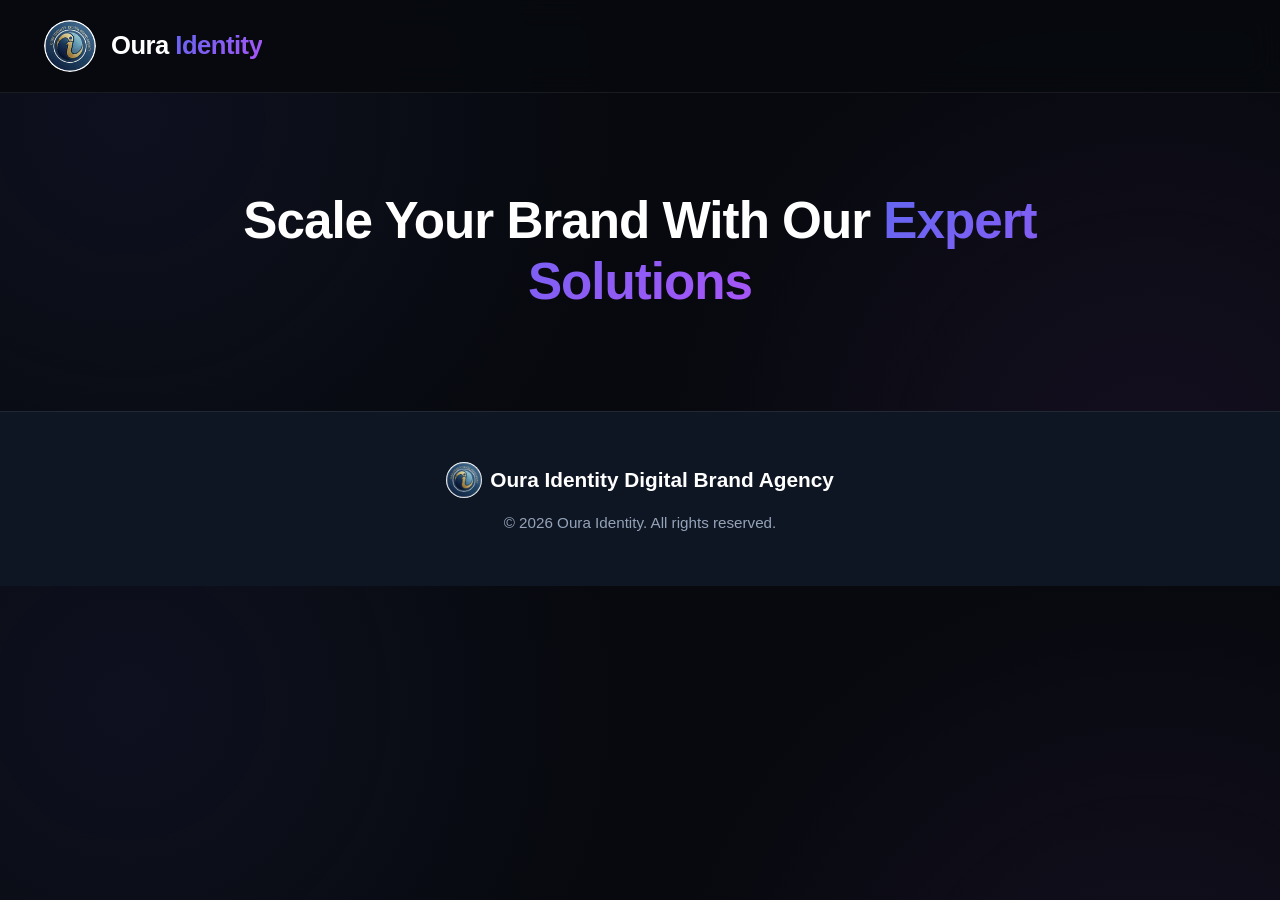
==== commit ba0376d2: "Update index.html" ====
--- a/index.html
+++ b/index.html
@@ -4,12 +4,9 @@
     <meta charset="UTF-8">
     <meta name="viewport" content="width=device-width, initial-scale=1.0">
     <title>Oura Identity Digital Brand Agency</title>
-    <link href="https://fonts.googleapis.com/css2?family=Plus+Jakarta+Sans:wght@300;400;500;600;700;800&display=swap" rel="stylesheet">
-    <link rel="stylesheet" href="https://cdnjs.cloudflare.com/ajax/libs/font-awesome/6.4.0/css/all.min.css">
     <link rel="stylesheet" href="style.css">
 </head>
 <body>
-
     <header>
         <div class="nav-container">
             <a href="#" class="logo-container">
@@ -18,176 +15,19 @@
                 </div>
                 <div class="logo-text">Oura <span>Identity</span></div>
             </a>
-            <div class="menu-btn" id="menuBtn">
-                <i class="fa-solid fa-bars" id="menuIcon"></i>
-            </div>
-            <ul class="nav-links" id="navLinks">
-                <li><a href="#home">Home</a></li>
-                <li><a href="#services" class="active">Services</a></li>
-                <li><a href="#portfolio">Portfolio</a></li>
-                <li><a href="#" class="nav-cta" id="openModalBtn">Get in Touch</a></li>
-            </ul>
         </div>
     </header>
 
-    <section class="page-banner" id="home">
+    <section class="page-banner">
         <h1>Scale Your Brand With Our <span>Expert Solutions</span></h1>
-        <p>Explore our core digital services designed to accelerate your growth. Fill out our quick form or connect instantly via WhatsApp.</p>
     </section>
-
-    <main class="services-section" id="services">
-        <div class="services-grid">
-            
-            <div class="service-card">
-                <div class="service-top">
-                    <div class="service-icon"><i class="fa-solid fa-pen-nib"></i></div>
-                    <h3>Logo Design & Visual Branding</h3>
-                    <p>Unique, high-end logos and comprehensive brand identity systems crafted to make your business stand out.</p>
-                </div>
-                <div class="card-actions">
-                    <button class="btn-action btn-email open-form" data-service="Logo Design">
-                        <i class="fa-solid fa-envelope"></i> Fill Form
-                    </button>
-                    <a href="https://wa.me/923000000000?text=Hi%20Oura%20Identity,%20I%20am%20interested%20in%20your%20Logo%20Design%20service." target="_blank" class="btn-action btn-whatsapp">
-                        <i class="fa-brands fa-whatsapp"></i> WhatsApp
-                    </a>
-                </div>
-            </div>
-
-            <div class="service-card">
-                <div class="service-top">
-                    <div class="service-icon"><i class="fa-solid fa-file-pen"></i></div>
-                    <h3>Content Writing</h3>
-                    <p>Compelling, SEO-optimized copy for landing pages, blogs, and marketing profiles designed to convert leads.</p>
-                </div>
-                <div class="card-actions">
-                    <button class="btn-action btn-email open-form" data-service="Content Writing">
-                        <i class="fa-solid fa-envelope"></i> Fill Form
-                    </button>
-                    <a href="https://wa.me/923000000000?text=Hi%20Oura%20Identity,%20I%20am%20interested%20in%20your%20Content%20Writing%20service." target="_blank" class="btn-action btn-whatsapp">
-                        <i class="fa-brands fa-whatsapp"></i> WhatsApp
-                    </a>
-                </div>
-            </div>
-
-            <div class="service-card">
-                <div class="service-top">
-                    <div class="service-icon"><i class="fa-solid fa-wand-magic-sparkles"></i></div>
-                    <h3>Content Creation</h3>
-                    <p>Creative concepts, digital graphics, and dynamic media assets built to consistently capture attention.</p>
-                </div>
-                <div class="card-actions">
-                    <button class="btn-action btn-email open-form" data-service="Content Creation">
-                        <i class="fa-solid fa-envelope"></i> Fill Form
-                    </button>
-                    <a href="https://wa.me/923000000000?text=Hi%20Oura%20Identity,%20I%20am%20interested%20in%20your%20Content%20Creation%20service." target="_blank" class="btn-action btn-whatsapp">
-                        <i class="fa-brands fa-whatsapp"></i> WhatsApp
-                    </a>
-                </div>
-            </div>
-
-            <div class="service-card">
-                <div class="service-top">
-                    <div class="service-icon"><i class="fa-solid fa-share-nodes"></i></div>
-                    <h3>Social Media Management</h3>
-                    <p>Complete strategic handling of your social profiles, routine posting schedules, and community growth.</p>
-                </div>
-                <div class="card-actions">
-                    <button class="btn-action btn-email open-form" data-service="Social Media Management">
-                        <i class="fa-solid fa-envelope"></i> Fill Form
-                    </button>
-                    <a href="https://wa.me/923000000000?text=Hi%20Oura%20Identity,%20I%20am%20interested%20in%20your%20Social%20Media%20Management%20service." target="_blank" class="btn-action btn-whatsapp">
-                        <i class="fa-brands fa-whatsapp"></i> WhatsApp
-                    </a>
-                </div>
-            </div>
-
-            <div class="service-card">
-                <div class="service-top">
-                    <div class="service-icon"><i class="fa-solid fa-clapperboard"></i></div>
-                    <h3>Social Media Post & Video Creation</h3>
-                    <p>High-converting social media creatives, eye-catching carousels, dynamic Reels, and short promotional videos.</p>
-                </div>
-                <div class="card-actions">
-                    <button class="btn-action btn-email open-form" data-service="Post and Video Creation">
-                        <i class="fa-solid fa-envelope"></i> Fill Form
-                    </button>
-                    <a href="https://wa.me/923000000000?text=Hi%20Oura%20Identity,%20I%20am%20interested%20in%20your%20Social%20Media%20Post%20and%20Video%20Creation%20service." target="_blank" class="btn-action btn-whatsapp">
-                        <i class="fa-brands fa-whatsapp"></i> WhatsApp
-                    </a>
-                </div>
-            </div>
-
-            <div class="service-card">
-                <div class="service-top">
-                    <div class="service-icon"><i class="fa-solid fa-bullhorn"></i></div>
-                    <h3>Google & Meta Ads</h3>
-                    <p>Targeted paid ad campaigns across Facebook, Instagram, and Google Search optimized for high ROAS.</p>
-                </div>
-                <div class="card-actions">
-                    <button class="btn-action btn-email open-form" data-service="Google and Meta Ads">
-                        <i class="fa-solid fa-envelope"></i> Fill Form
-                    </button>
-                    <a href="https://wa.me/923000000000?text=Hi%20Oura%20Identity,%20I%20am%20interested%20in%20your%20Google%20and%20Meta%20Ads%20service." target="_blank" class="btn-action btn-whatsapp">
-                        <i class="fa-brands fa-whatsapp"></i> WhatsApp
-                    </a>
-                </div>
-            </div>
-
-            <div class="service-card">
-                <div class="service-top">
-                    <div class="service-icon"><i class="fa-solid fa-robot"></i></div>
-                    <h3>Automation (AI Agents & Workflows)</h3>
-                    <p>Advanced business automations, custom AI email responders, WhatsApp lead bots, and CRM workflows.</p>
-                </div>
-                <div class="card-actions">
-                    <button class="btn-action btn-email open-form" data-service="Automation Services">
-                        <i class="fa-solid fa-envelope"></i> Fill Form
-                    </button>
-                    <a href="https://wa.me/923000000000?text=Hi%20Oura%20Identity,%20I%20am%20interested%20in%20your%20Automation%20service." target="_blank" class="btn-action btn-whatsapp">
-                        <i class="fa-brands fa-whatsapp"></i> WhatsApp
-                    </a>
-                </div>
-            </div>
-
-        </div>
-    </main>
-
-    <!-- Contact Popup Modal Form -->
-    <div class="modal-overlay" id="contactModal">
-        <div class="modal-content">
-            <button class="close-modal" id="closeModalBtn"><i class="fa-solid fa-xmark"></i></button>
-            <h2>Project Inquiry Form</h2>
-            <p>Fill out the details below and submit to send your request directly to our WhatsApp!</p>
-            
-            <form id="whatsappForm">
-                <div class="form-group">
-                    <label for="clientName">Your Name</label>
-                    <input type="text" id="clientName" placeholder="Enter your full name" required>
-                </div>
-                <div class="form-group">
-                    <label for="clientService">Selected Service</label>
-                    <input type="text" id="clientService" readonly>
-                </div>
-                <div class="form-group">
-                    <label for="clientMessage">Project Details / Message</label>
-                    <textarea id="clientMessage" rows="4" placeholder="Tell us about your project requirements..." required></textarea>
-                </div>
-                <button type="submit" class="submit-btn">
-                    <i class="fa-brands fa-whatsapp"></i> Send via WhatsApp
-                </button>
-            </form>
-        </div>
-    </div>
 
     <footer>
         <div class="footer-logo">
             <img src="Agency logo.jpeg" alt="Oura Identity Logo" class="footer-logo-img"> 
             Oura Identity Digital Brand Agency
         </div>
-        <p>&copy; 2026 Oura Identity. All rights reserved. Empowering modern digital growth.</p>
+        <p>&copy; 2026 Oura Identity. All rights reserved.</p>
     </footer>
-
-    <script src="script.js"></script>
 </body>
 </html>
--- a/style.css
+++ b/style.css
@@ -62,14 +62,20 @@
 .logo-icon {
     width: 52px;
     height: 52px;
-    background: linear-gradient(135deg, var(--primary), var(--accent));
-    border-radius: 14px;
-    display: flex;
-    align-items: center;
-    justify-content: center;
-    color: white;
-    font-size: 1.5rem;
-    box-shadow: 0 8px 25px var(--primary-glow);
+    background: transparent;
+    border-radius: 50%;
+    display: flex;
+    align-items: center;
+    justify-content: center;
+    overflow: hidden;
+    box-shadow: none;
+}
+
+.logo-icon img {
+    width: 100%;
+    height: 100%;
+    object-fit: cover;
+    border-radius: 50%;
 }
 
 .logo-text {
@@ -424,6 +430,16 @@
     filter: brightness(1.1);
 }
 
+/* Footer Logo Styling */
+.footer-logo-img {
+    width: 36px;
+    height: 36px;
+    object-fit: cover;
+    border-radius: 50%;
+    vertical-align: middle;
+    margin-right: 8px;
+}
+
 footer {
     border-top: 1px solid rgba(255, 255, 255, 0.08);
     padding: 50px 24px;
@@ -438,6 +454,9 @@
     color: var(--text-primary);
     margin-bottom: 12px;
     font-size: 1.3rem;
+    display: flex;
+    align-items: center;
+    justify-content: center;
 }
 
 @media (max-width: 768px) {
@@ -456,7 +475,6 @@
     .logo-icon {
         width: 44px;
         height: 44px;
-        font-size: 1.2rem;
     }
     .nav-links {
         display: none;
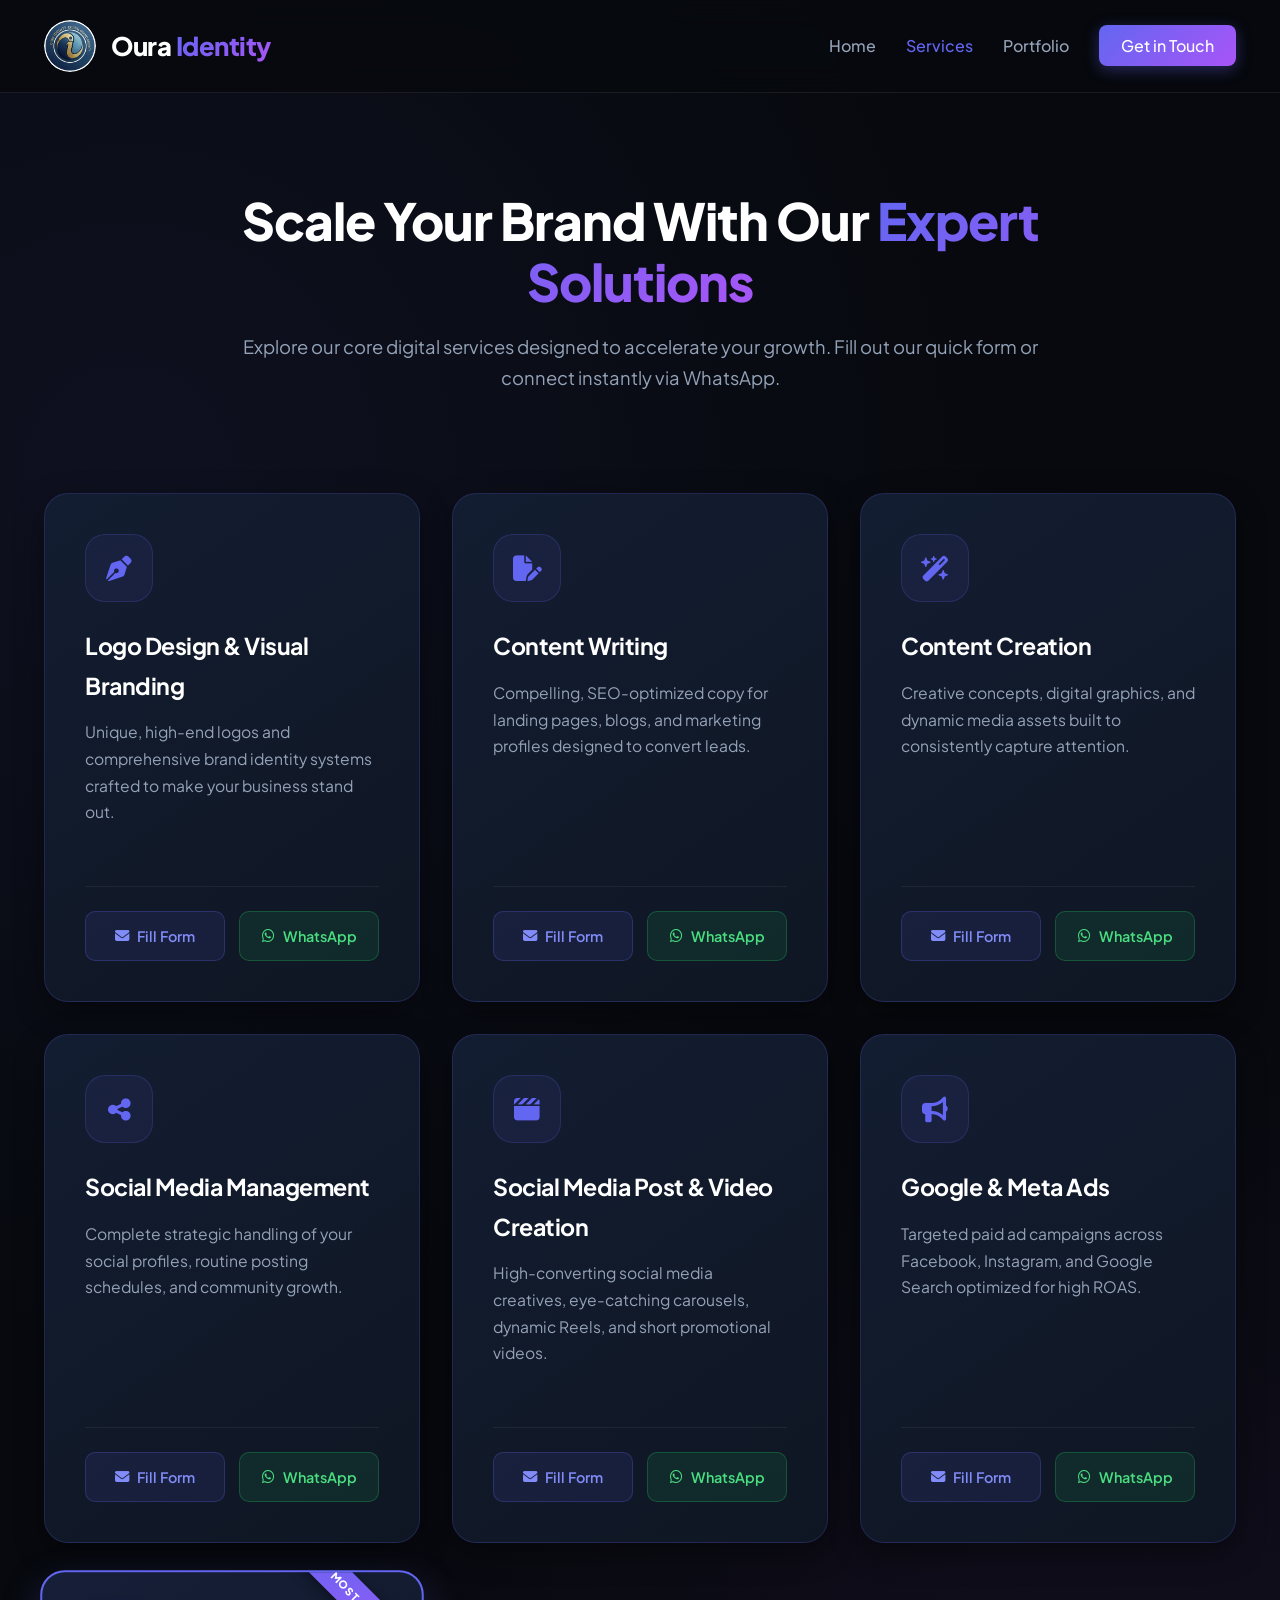
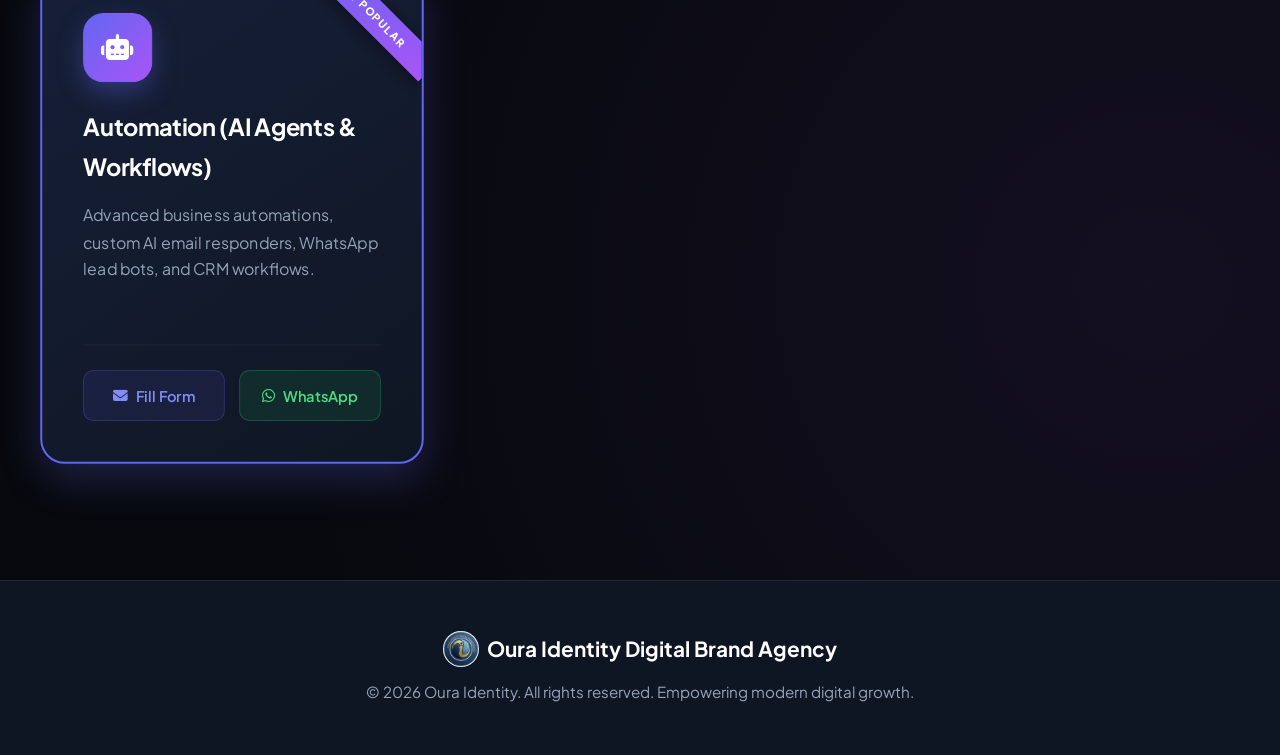
==== commit b6decd34: "Update index.html" ====
--- a/index.html
+++ b/index.html
@@ -4,9 +4,12 @@
     <meta charset="UTF-8">
     <meta name="viewport" content="width=device-width, initial-scale=1.0">
     <title>Oura Identity Digital Brand Agency</title>
+    <link href="https://fonts.googleapis.com/css2?family=Plus+Jakarta+Sans:wght@300;400;500;600;700;800&display=swap" rel="stylesheet">
+    <link rel="stylesheet" href="https://cdnjs.cloudflare.com/ajax/libs/font-awesome/6.4.0/css/all.min.css">
     <link rel="stylesheet" href="style.css">
 </head>
 <body>
+
     <header>
         <div class="nav-container">
             <a href="#" class="logo-container">
@@ -15,19 +18,176 @@
                 </div>
                 <div class="logo-text">Oura <span>Identity</span></div>
             </a>
+            <div class="menu-btn" id="menuBtn">
+                <i class="fa-solid fa-bars" id="menuIcon"></i>
+            </div>
+            <ul class="nav-links" id="navLinks">
+                <li><a href="#home">Home</a></li>
+                <li><a href="#services" class="active">Services</a></li>
+                <li><a href="#portfolio">Portfolio</a></li>
+                <li><a href="#" class="nav-cta" id="openModalBtn">Get in Touch</a></li>
+            </ul>
         </div>
     </header>
 
-    <section class="page-banner">
+    <section class="page-banner" id="home">
         <h1>Scale Your Brand With Our <span>Expert Solutions</span></h1>
+        <p>Explore our core digital services designed to accelerate your growth. Fill out our quick form or connect instantly via WhatsApp.</p>
     </section>
+
+    <main class="services-section" id="services">
+        <div class="services-grid">
+            
+            <div class="service-card">
+                <div class="service-top">
+                    <div class="service-icon"><i class="fa-solid fa-pen-nib"></i></div>
+                    <h3>Logo Design & Visual Branding</h3>
+                    <p>Unique, high-end logos and comprehensive brand identity systems crafted to make your business stand out.</p>
+                </div>
+                <div class="card-actions">
+                    <button class="btn-action btn-email open-form" data-service="Logo Design">
+                        <i class="fa-solid fa-envelope"></i> Fill Form
+                    </button>
+                    <a href="https://wa.me/923000000000?text=Hi%20Oura%20Identity,%20I%20am%20interested%20in%20your%20Logo%20Design%20service." target="_blank" class="btn-action btn-whatsapp">
+                        <i class="fa-brands fa-whatsapp"></i> WhatsApp
+                    </a>
+                </div>
+            </div>
+
+            <div class="service-card">
+                <div class="service-top">
+                    <div class="service-icon"><i class="fa-solid fa-file-pen"></i></div>
+                    <h3>Content Writing</h3>
+                    <p>Compelling, SEO-optimized copy for landing pages, blogs, and marketing profiles designed to convert leads.</p>
+                </div>
+                <div class="card-actions">
+                    <button class="btn-action btn-email open-form" data-service="Content Writing">
+                        <i class="fa-solid fa-envelope"></i> Fill Form
+                    </button>
+                    <a href="https://wa.me/923000000000?text=Hi%20Oura%20Identity,%20I%20am%20interested%20in%20your%20Content%20Writing%20service." target="_blank" class="btn-action btn-whatsapp">
+                        <i class="fa-brands fa-whatsapp"></i> WhatsApp
+                    </a>
+                </div>
+            </div>
+
+            <div class="service-card">
+                <div class="service-top">
+                    <div class="service-icon"><i class="fa-solid fa-wand-magic-sparkles"></i></div>
+                    <h3>Content Creation</h3>
+                    <p>Creative concepts, digital graphics, and dynamic media assets built to consistently capture attention.</p>
+                </div>
+                <div class="card-actions">
+                    <button class="btn-action btn-email open-form" data-service="Content Creation">
+                        <i class="fa-solid fa-envelope"></i> Fill Form
+                    </button>
+                    <a href="https://wa.me/923000000000?text=Hi%20Oura%20Identity,%20I%20am%20interested%20in%20your%20Content%20Creation%20service." target="_blank" class="btn-action btn-whatsapp">
+                        <i class="fa-brands fa-whatsapp"></i> WhatsApp
+                    </a>
+                </div>
+            </div>
+
+            <div class="service-card">
+                <div class="service-top">
+                    <div class="service-icon"><i class="fa-solid fa-share-nodes"></i></div>
+                    <h3>Social Media Management</h3>
+                    <p>Complete strategic handling of your social profiles, routine posting schedules, and community growth.</p>
+                </div>
+                <div class="card-actions">
+                    <button class="btn-action btn-email open-form" data-service="Social Media Management">
+                        <i class="fa-solid fa-envelope"></i> Fill Form
+                    </button>
+                    <a href="https://wa.me/923000000000?text=Hi%20Oura%20Identity,%20I%20am%20interested%20in%20your%20Social%20Media%20Management%20service." target="_blank" class="btn-action btn-whatsapp">
+                        <i class="fa-brands fa-whatsapp"></i> WhatsApp
+                    </a>
+                </div>
+            </div>
+
+            <div class="service-card">
+                <div class="service-top">
+                    <div class="service-icon"><i class="fa-solid fa-clapperboard"></i></div>
+                    <h3>Social Media Post & Video Creation</h3>
+                    <p>High-converting social media creatives, eye-catching carousels, dynamic Reels, and short promotional videos.</p>
+                </div>
+                <div class="card-actions">
+                    <button class="btn-action btn-email open-form" data-service="Post and Video Creation">
+                        <i class="fa-solid fa-envelope"></i> Fill Form
+                    </button>
+                    <a href="https://wa.me/923000000000?text=Hi%20Oura%20Identity,%20I%20am%20interested%20in%20your%20Social%20Media%20Post%20and%20Video%20Creation%20service." target="_blank" class="btn-action btn-whatsapp">
+                        <i class="fa-brands fa-whatsapp"></i> WhatsApp
+                    </a>
+                </div>
+            </div>
+
+            <div class="service-card">
+                <div class="service-top">
+                    <div class="service-icon"><i class="fa-solid fa-bullhorn"></i></div>
+                    <h3>Google & Meta Ads</h3>
+                    <p>Targeted paid ad campaigns across Facebook, Instagram, and Google Search optimized for high ROAS.</p>
+                </div>
+                <div class="card-actions">
+                    <button class="btn-action btn-email open-form" data-service="Google and Meta Ads">
+                        <i class="fa-solid fa-envelope"></i> Fill Form
+                    </button>
+                    <a href="https://wa.me/923000000000?text=Hi%20Oura%20Identity,%20I%20am%20interested%20in%20your%20Google%20and%20Meta%20Ads%20service." target="_blank" class="btn-action btn-whatsapp">
+                        <i class="fa-brands fa-whatsapp"></i> WhatsApp
+                    </a>
+                </div>
+            </div>
+
+            <div class="service-card featured">
+                <div class="service-top">
+                    <div class="service-icon"><i class="fa-solid fa-robot"></i></div>
+                    <h3>Automation (AI Agents & Workflows)</h3>
+                    <p>Advanced business automations, custom AI email responders, WhatsApp lead bots, and CRM workflows.</p>
+                </div>
+                <div class="card-actions">
+                    <button class="btn-action btn-email open-form" data-service="Automation Services">
+                        <i class="fa-solid fa-envelope"></i> Fill Form
+                    </button>
+                    <a href="https://wa.me/923000000000?text=Hi%20Oura%20Identity,%20I%20am%20interested%20in%20your%20Automation%20service." target="_blank" class="btn-action btn-whatsapp">
+                        <i class="fa-brands fa-whatsapp"></i> WhatsApp
+                    </a>
+                </div>
+            </div>
+
+        </div>
+    </main>
+
+    <!-- Contact Popup Modal Form -->
+    <div class="modal-overlay" id="contactModal">
+        <div class="modal-content">
+            <button class="close-modal" id="closeModalBtn"><i class="fa-solid fa-xmark"></i></button>
+            <h2>Project Inquiry Form</h2>
+            <p>Fill out the details below and submit to send your request directly to our WhatsApp!</p>
+            
+            <form id="whatsappForm">
+                <div class="form-group">
+                    <label for="clientName">Your Name</label>
+                    <input type="text" id="clientName" placeholder="Enter your full name" required>
+                </div>
+                <div class="form-group">
+                    <label for="clientService">Selected Service</label>
+                    <input type="text" id="clientService" readonly>
+                </div>
+                <div class="form-group">
+                    <label for="clientMessage">Project Details / Message</label>
+                    <textarea id="clientMessage" rows="4" placeholder="Tell us about your project requirements..." required></textarea>
+                </div>
+                <button type="submit" class="submit-btn">
+                    <i class="fa-brands fa-whatsapp"></i> Send via WhatsApp
+                </button>
+            </form>
+        </div>
+    </div>
 
     <footer>
         <div class="footer-logo">
             <img src="Agency logo.jpeg" alt="Oura Identity Logo" class="footer-logo-img"> 
             Oura Identity Digital Brand Agency
         </div>
-        <p>&copy; 2026 Oura Identity. All rights reserved.</p>
+        <p>&copy; 2026 Oura Identity. All rights reserved. Empowering modern digital growth.</p>
     </footer>
+
+    <script src="script.js"></script>
 </body>
 </html>
--- a/style.css
+++ b/style.css
@@ -170,65 +170,92 @@
     gap: 32px;
 }
 
+/* --- Ultra-Stylish Card & Button Enhancements --- */
+
 .service-card {
-    background: var(--card-bg);
-    border: 1px solid var(--card-border);
+    background: linear-gradient(145deg, #131d31, #0f1623);
+    border: 1px solid rgba(99, 102, 241, 0.2);
     border-radius: 24px;
     padding: 40px;
+    position: relative;
+    overflow: hidden;
+    box-shadow: 0 10px 30px rgba(0, 0, 0, 0.4);
+    transition: all 0.5s cubic-bezier(0.16, 1, 0.3, 1);
     display: flex;
     flex-direction: column;
     justify-content: space-between;
-    transition: var(--transition);
-    position: relative;
-    overflow: hidden;
-}
-
-.service-card::before {
-    content: '';
+}
+
+/* Glowing border effect on hover */
+.service-card:hover {
+    transform: translateY(-8px) scale(1.01);
+    border-color: rgba(168, 85, 247, 0.6);
+    box-shadow: 0 20px 40px rgba(99, 102, 241, 0.25), 
+                0 0 20px rgba(168, 85, 247, 0.15);
+}
+
+/* Special Highlight for Automation / Featured Card */
+.service-card.featured {
+    background: linear-gradient(145deg, #161f38, #0f1623);
+    border: 2px solid var(--primary);
+    box-shadow: 0 15px 40px rgba(99, 102, 241, 0.25);
+    transform: scale(1.02);
+}
+
+.service-card.featured:hover {
+    transform: translateY(-8px) scale(1.03);
+    border-color: var(--accent);
+    box-shadow: 0 25px 50px rgba(99, 102, 241, 0.4), 
+                0 0 35px rgba(168, 85, 247, 0.3);
+}
+
+/* Fancy Badge for a Pro Look */
+.service-card.featured::before {
+    content: 'MOST POPULAR';
     position: absolute;
-    top: 0;
-    left: 0;
-    width: 100%;
-    height: 4px;
-    background: linear-gradient(90deg, var(--primary), var(--accent));
-    opacity: 0;
-    transition: var(--transition);
-}
-
-.service-card:hover {
-    transform: translateY(-10px);
-    border-color: rgba(99, 102, 241, 0.4);
-    background: #17233c;
-    box-shadow: 0 25px 50px rgba(0, 0, 0, 0.5), 0 0 30px rgba(99, 102, 241, 0.1);
-}
-
-.service-card:hover::before {
-    opacity: 1;
+    top: 22px;
+    right: -32px;
+    background: linear-gradient(135deg, var(--primary), var(--accent));
+    color: white;
+    font-size: 0.65rem;
+    font-weight: 800;
+    padding: 6px 35px;
+    transform: rotate(45deg);
+    box-shadow: 0 3px 12px rgba(0,0,0,0.4);
+    letter-spacing: 1.2px;
+    z-index: 2;
 }
 
 .service-top {
     margin-bottom: 30px;
 }
 
+/* Sleek Icon Animation */
 .service-icon {
     width: 68px;
     height: 68px;
-    background: rgba(99, 102, 241, 0.1);
+    background: rgba(99, 102, 241, 0.08);
     border: 1px solid rgba(99, 102, 241, 0.2);
-    border-radius: 18px;
+    border-radius: 20px;
     display: flex;
     align-items: center;
     justify-content: center;
     color: var(--primary);
     font-size: 1.6rem;
     margin-bottom: 24px;
-    transition: var(--transition);
+    transition: all 0.4s ease;
 }
 
 .service-card:hover .service-icon {
     background: linear-gradient(135deg, var(--primary), var(--accent));
     color: white;
-    transform: scale(1.08) rotate(5deg);
+    box-shadow: 0 10px 25px var(--primary-glow);
+    transform: rotate(-10deg) scale(1.1);
+}
+
+.service-card.featured .service-icon {
+    background: linear-gradient(135deg, var(--primary), var(--accent));
+    color: white;
     box-shadow: 0 10px 25px var(--primary-glow);
 }
 
@@ -255,7 +282,11 @@
     border-top: 1px solid rgba(255, 255, 255, 0.06);
 }
 
+/* Stylish Buttons with Smooth Transitions */
 .btn-action {
+    position: relative;
+    overflow: hidden;
+    z-index: 1;
     padding: 12px 18px;
     border-radius: 10px;
     font-weight: 600;
@@ -268,6 +299,22 @@
     transition: var(--transition);
     cursor: pointer;
     border: none;
+}
+
+.btn-action::after {
+    content: '';
+    position: absolute;
+    bottom: 0;
+    left: 0;
+    width: 100%;
+    height: 0%;
+    background: rgba(255, 255, 255, 0.1);
+    z-index: -1;
+    transition: 0.3s ease;
+}
+
+.btn-action:hover::after {
+    height: 100%;
 }
 
 .btn-email {
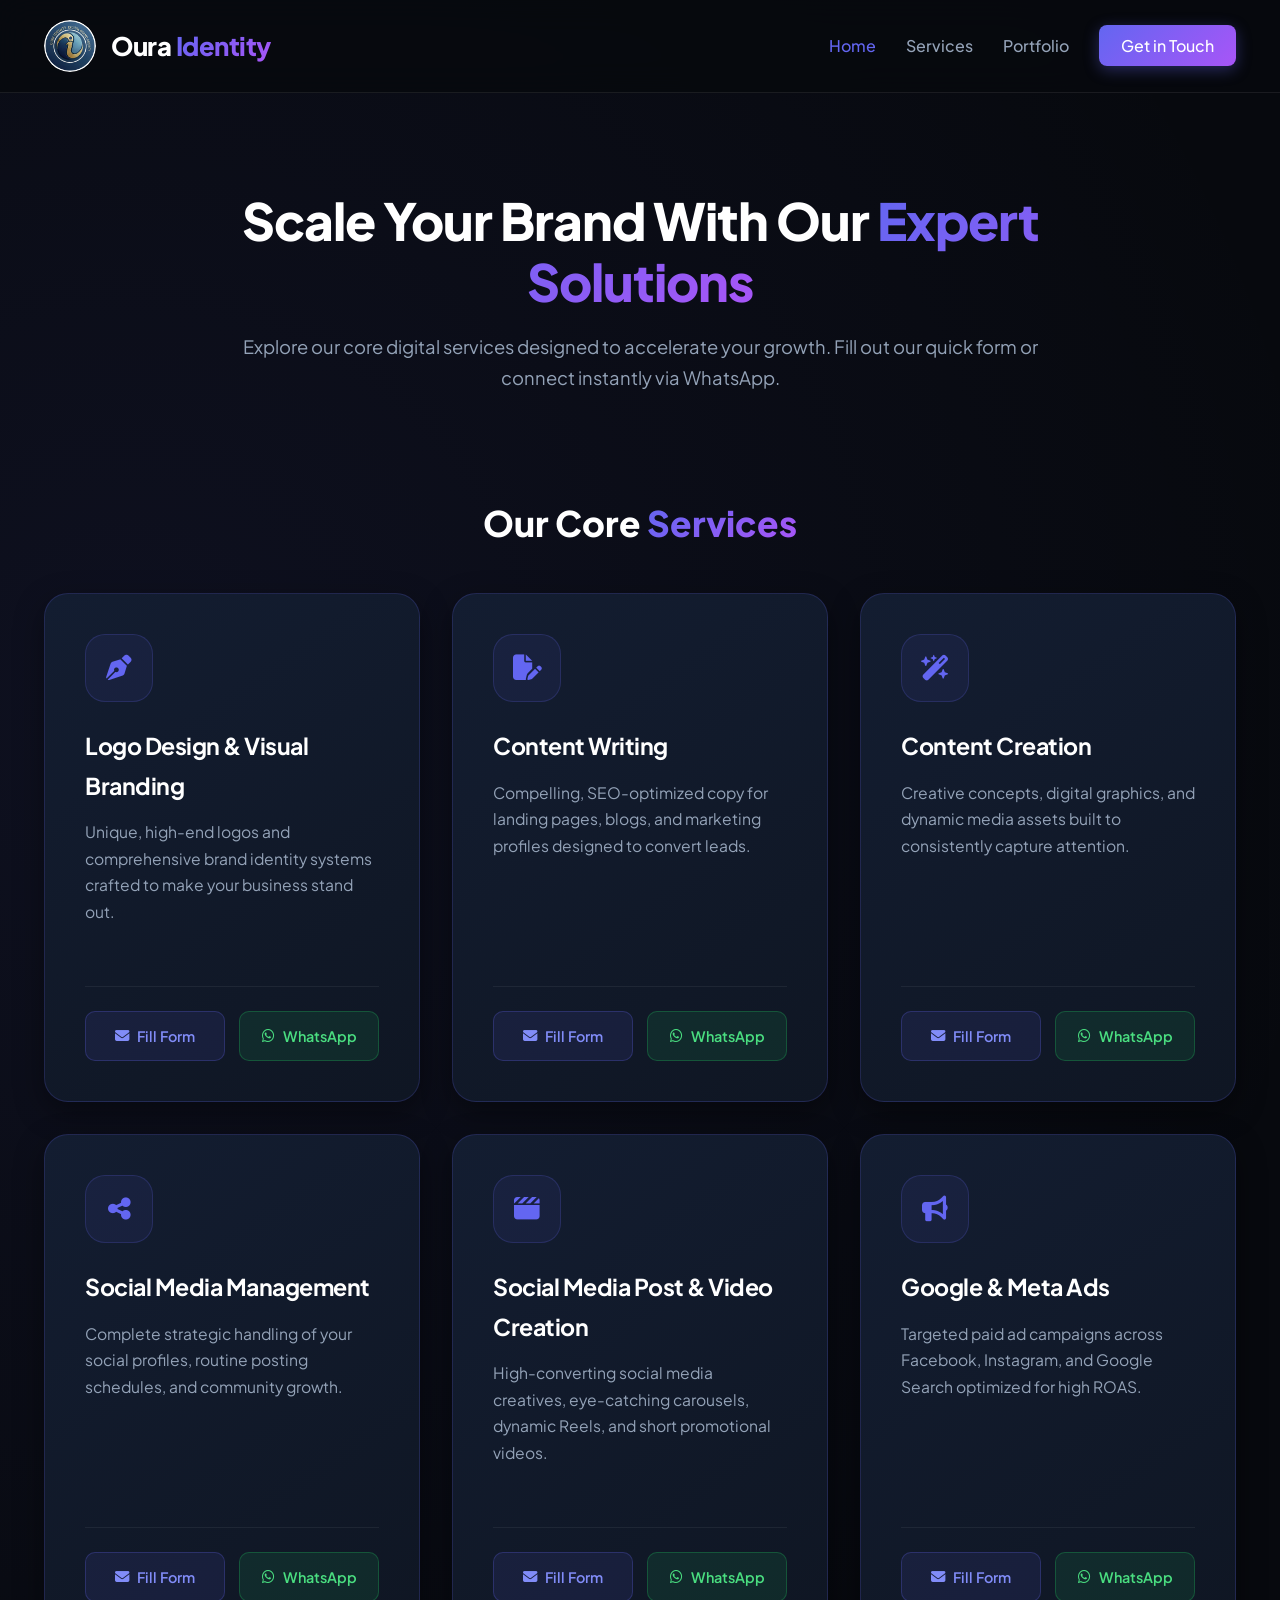
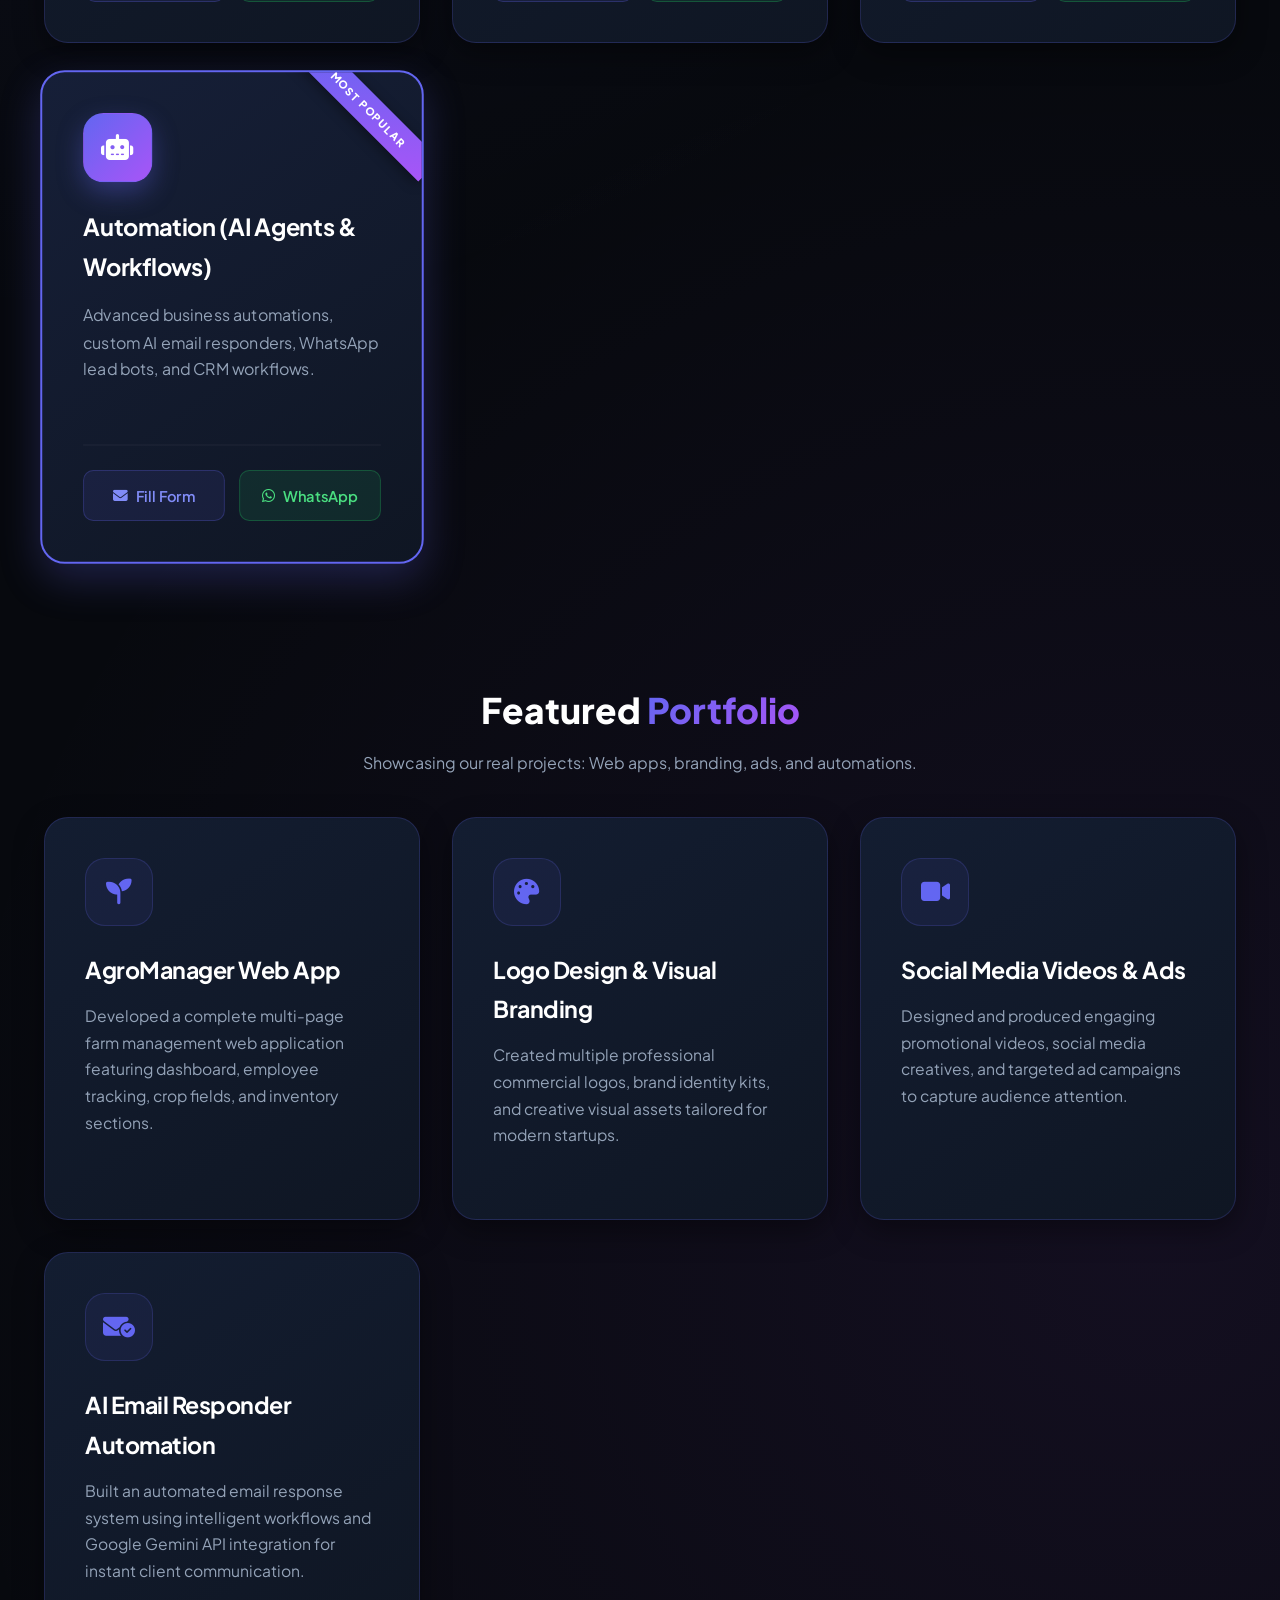
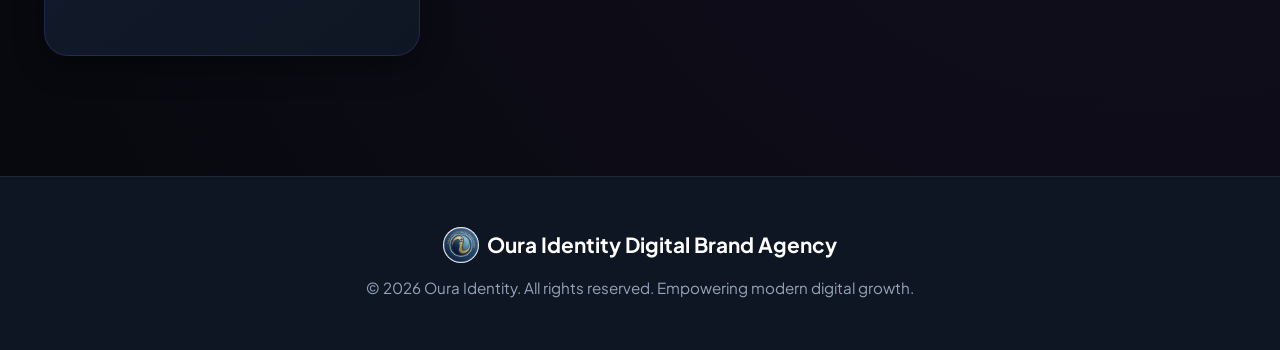
==== commit a1cd2846: "Update index.html" ====
--- a/index.html
+++ b/index.html
@@ -12,7 +12,7 @@
 
     <header>
         <div class="nav-container">
-            <a href="#" class="logo-container">
+            <a href="#home" class="logo-container">
                 <div class="logo-icon">
                     <img src="Agency logo.jpeg" alt="Oura Identity Logo">
                 </div>
@@ -22,20 +22,25 @@
                 <i class="fa-solid fa-bars" id="menuIcon"></i>
             </div>
             <ul class="nav-links" id="navLinks">
-                <li><a href="#home">Home</a></li>
-                <li><a href="#services" class="active">Services</a></li>
+                <li><a href="#home" class="active">Home</a></li>
+                <li><a href="#services">Services</a></li>
                 <li><a href="#portfolio">Portfolio</a></li>
                 <li><a href="#" class="nav-cta" id="openModalBtn">Get in Touch</a></li>
             </ul>
         </div>
     </header>
 
+    <!-- Home Banner Section -->
     <section class="page-banner" id="home">
         <h1>Scale Your Brand With Our <span>Expert Solutions</span></h1>
         <p>Explore our core digital services designed to accelerate your growth. Fill out our quick form or connect instantly via WhatsApp.</p>
     </section>
 
+    <!-- Services Section -->
     <main class="services-section" id="services">
+        <div class="section-title" style="text-align: center; margin-bottom: 40px;">
+            <h2 style="font-size: 2.2rem; font-weight: 800;">Our Core <span style="background: linear-gradient(135deg, var(--primary), var(--accent)); -webkit-background-clip: text; -webkit-text-fill-color: transparent;">Services</span></h2>
+        </div>
         <div class="services-grid">
             
             <div class="service-card">
@@ -152,6 +157,49 @@
 
         </div>
     </main>
+
+    <!-- Portfolio Section -->
+    <section class="services-section" id="portfolio" style="padding-top: 0;">
+        <div class="section-title" style="text-align: center; margin-bottom: 40px;">
+            <h2 style="font-size: 2.2rem; font-weight: 800;">Featured <span style="background: linear-gradient(135deg, var(--primary), var(--accent)); -webkit-background-clip: text; -webkit-text-fill-color: transparent;">Portfolio</span></h2>
+            <p style="color: var(--text-secondary); margin-top: 10px;">Showcasing our real projects: Web apps, branding, ads, and automations.</p>
+        </div>
+        <div class="services-grid">
+            
+            <div class="service-card">
+                <div class="service-top">
+                    <div class="service-icon"><i class="fa-solid fa-seedling"></i></div>
+                    <h3>AgroManager Web App</h3>
+                    <p>Developed a complete multi-page farm management web application featuring dashboard, employee tracking, crop fields, and inventory sections.</p>
+                </div>
+            </div>
+
+            <div class="service-card">
+                <div class="service-top">
+                    <div class="service-icon"><i class="fa-solid fa-palette"></i></div>
+                    <h3>Logo Design & Visual Branding</h3>
+                    <p>Created multiple professional commercial logos, brand identity kits, and creative visual assets tailored for modern startups.</p>
+                </div>
+            </div>
+
+            <div class="service-card">
+                <div class="service-top">
+                    <div class="service-icon"><i class="fa-solid fa-video"></i></div>
+                    <h3>Social Media Videos & Ads</h3>
+                    <p>Designed and produced engaging promotional videos, social media creatives, and targeted ad campaigns to capture audience attention.</p>
+                </div>
+            </div>
+
+            <div class="service-card">
+                <div class="service-top">
+                    <div class="service-icon"><i class="fa-solid fa-envelope-circle-check"></i></div>
+                    <h3>AI Email Responder Automation</h3>
+                    <p>Built an automated email response system using intelligent workflows and Google Gemini API integration for instant client communication.</p>
+                </div>
+            </div>
+
+        </div>
+    </section>
 
     <!-- Contact Popup Modal Form -->
     <div class="modal-overlay" id="contactModal">
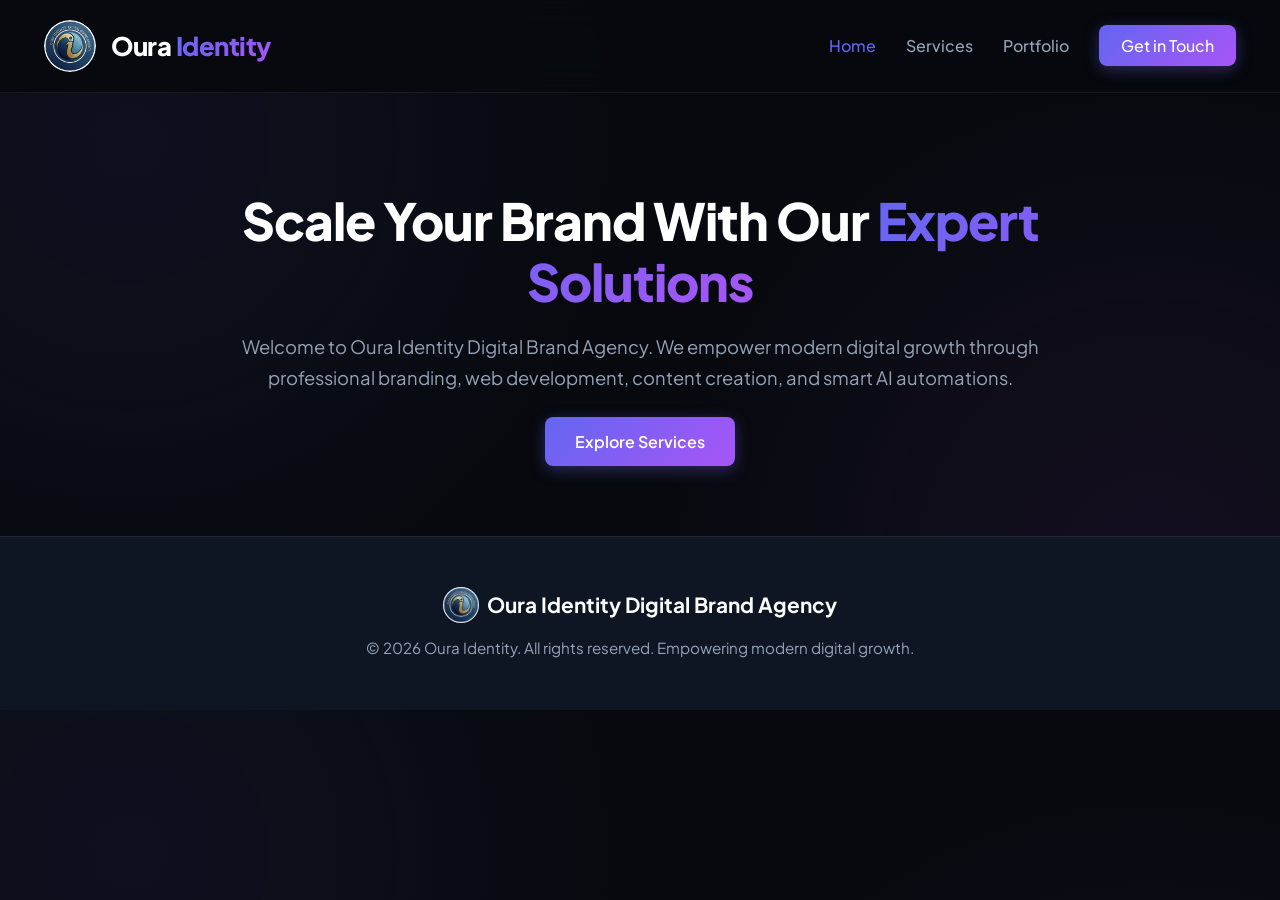
==== commit dee7dc59: "Update index.html" ====
--- a/index.html
+++ b/index.html
@@ -3,7 +3,7 @@
 <head>
     <meta charset="UTF-8">
     <meta name="viewport" content="width=device-width, initial-scale=1.0">
-    <title>Oura Identity Digital Brand Agency</title>
+    <title>Oura Identity - Home</title>
     <link href="https://fonts.googleapis.com/css2?family=Plus+Jakarta+Sans:wght@300;400;500;600;700;800&display=swap" rel="stylesheet">
     <link rel="stylesheet" href="https://cdnjs.cloudflare.com/ajax/libs/font-awesome/6.4.0/css/all.min.css">
     <link rel="stylesheet" href="style.css">
@@ -12,7 +12,7 @@
 
     <header>
         <div class="nav-container">
-            <a href="#home" class="logo-container">
+            <a href="index.html" class="logo-container">
                 <div class="logo-icon">
                     <img src="Agency logo.jpeg" alt="Oura Identity Logo">
                 </div>
@@ -22,211 +22,21 @@
                 <i class="fa-solid fa-bars" id="menuIcon"></i>
             </div>
             <ul class="nav-links" id="navLinks">
-                <li><a href="#home" class="active">Home</a></li>
-                <li><a href="#services">Services</a></li>
-                <li><a href="#portfolio">Portfolio</a></li>
-                <li><a href="#" class="nav-cta" id="openModalBtn">Get in Touch</a></li>
+                <li><a href="index.html" class="active">Home</a></li>
+                <li><a href="services.html">Services</a></li>
+                <li><a href="portfolio.html">Portfolio</a></li>
+                <li><a href="services.html" class="nav-cta">Get in Touch</a></li>
             </ul>
         </div>
     </header>
 
-    <!-- Home Banner Section -->
     <section class="page-banner" id="home">
         <h1>Scale Your Brand With Our <span>Expert Solutions</span></h1>
-        <p>Explore our core digital services designed to accelerate your growth. Fill out our quick form or connect instantly via WhatsApp.</p>
-    </section>
-
-    <!-- Services Section -->
-    <main class="services-section" id="services">
-        <div class="section-title" style="text-align: center; margin-bottom: 40px;">
-            <h2 style="font-size: 2.2rem; font-weight: 800;">Our Core <span style="background: linear-gradient(135deg, var(--primary), var(--accent)); -webkit-background-clip: text; -webkit-text-fill-color: transparent;">Services</span></h2>
-        </div>
-        <div class="services-grid">
-            
-            <div class="service-card">
-                <div class="service-top">
-                    <div class="service-icon"><i class="fa-solid fa-pen-nib"></i></div>
-                    <h3>Logo Design & Visual Branding</h3>
-                    <p>Unique, high-end logos and comprehensive brand identity systems crafted to make your business stand out.</p>
-                </div>
-                <div class="card-actions">
-                    <button class="btn-action btn-email open-form" data-service="Logo Design">
-                        <i class="fa-solid fa-envelope"></i> Fill Form
-                    </button>
-                    <a href="https://wa.me/923000000000?text=Hi%20Oura%20Identity,%20I%20am%20interested%20in%20your%20Logo%20Design%20service." target="_blank" class="btn-action btn-whatsapp">
-                        <i class="fa-brands fa-whatsapp"></i> WhatsApp
-                    </a>
-                </div>
-            </div>
-
-            <div class="service-card">
-                <div class="service-top">
-                    <div class="service-icon"><i class="fa-solid fa-file-pen"></i></div>
-                    <h3>Content Writing</h3>
-                    <p>Compelling, SEO-optimized copy for landing pages, blogs, and marketing profiles designed to convert leads.</p>
-                </div>
-                <div class="card-actions">
-                    <button class="btn-action btn-email open-form" data-service="Content Writing">
-                        <i class="fa-solid fa-envelope"></i> Fill Form
-                    </button>
-                    <a href="https://wa.me/923000000000?text=Hi%20Oura%20Identity,%20I%20am%20interested%20in%20your%20Content%20Writing%20service." target="_blank" class="btn-action btn-whatsapp">
-                        <i class="fa-brands fa-whatsapp"></i> WhatsApp
-                    </a>
-                </div>
-            </div>
-
-            <div class="service-card">
-                <div class="service-top">
-                    <div class="service-icon"><i class="fa-solid fa-wand-magic-sparkles"></i></div>
-                    <h3>Content Creation</h3>
-                    <p>Creative concepts, digital graphics, and dynamic media assets built to consistently capture attention.</p>
-                </div>
-                <div class="card-actions">
-                    <button class="btn-action btn-email open-form" data-service="Content Creation">
-                        <i class="fa-solid fa-envelope"></i> Fill Form
-                    </button>
-                    <a href="https://wa.me/923000000000?text=Hi%20Oura%20Identity,%20I%20am%20interested%20in%20your%20Content%20Creation%20service." target="_blank" class="btn-action btn-whatsapp">
-                        <i class="fa-brands fa-whatsapp"></i> WhatsApp
-                    </a>
-                </div>
-            </div>
-
-            <div class="service-card">
-                <div class="service-top">
-                    <div class="service-icon"><i class="fa-solid fa-share-nodes"></i></div>
-                    <h3>Social Media Management</h3>
-                    <p>Complete strategic handling of your social profiles, routine posting schedules, and community growth.</p>
-                </div>
-                <div class="card-actions">
-                    <button class="btn-action btn-email open-form" data-service="Social Media Management">
-                        <i class="fa-solid fa-envelope"></i> Fill Form
-                    </button>
-                    <a href="https://wa.me/923000000000?text=Hi%20Oura%20Identity,%20I%20am%20interested%20in%20your%20Social%20Media%20Management%20service." target="_blank" class="btn-action btn-whatsapp">
-                        <i class="fa-brands fa-whatsapp"></i> WhatsApp
-                    </a>
-                </div>
-            </div>
-
-            <div class="service-card">
-                <div class="service-top">
-                    <div class="service-icon"><i class="fa-solid fa-clapperboard"></i></div>
-                    <h3>Social Media Post & Video Creation</h3>
-                    <p>High-converting social media creatives, eye-catching carousels, dynamic Reels, and short promotional videos.</p>
-                </div>
-                <div class="card-actions">
-                    <button class="btn-action btn-email open-form" data-service="Post and Video Creation">
-                        <i class="fa-solid fa-envelope"></i> Fill Form
-                    </button>
-                    <a href="https://wa.me/923000000000?text=Hi%20Oura%20Identity,%20I%20am%20interested%20in%20your%20Social%20Media%20Post%20and%20Video%20Creation%20service." target="_blank" class="btn-action btn-whatsapp">
-                        <i class="fa-brands fa-whatsapp"></i> WhatsApp
-                    </a>
-                </div>
-            </div>
-
-            <div class="service-card">
-                <div class="service-top">
-                    <div class="service-icon"><i class="fa-solid fa-bullhorn"></i></div>
-                    <h3>Google & Meta Ads</h3>
-                    <p>Targeted paid ad campaigns across Facebook, Instagram, and Google Search optimized for high ROAS.</p>
-                </div>
-                <div class="card-actions">
-                    <button class="btn-action btn-email open-form" data-service="Google and Meta Ads">
-                        <i class="fa-solid fa-envelope"></i> Fill Form
-                    </button>
-                    <a href="https://wa.me/923000000000?text=Hi%20Oura%20Identity,%20I%20am%20interested%20in%20your%20Google%20and%20Meta%20Ads%20service." target="_blank" class="btn-action btn-whatsapp">
-                        <i class="fa-brands fa-whatsapp"></i> WhatsApp
-                    </a>
-                </div>
-            </div>
-
-            <div class="service-card featured">
-                <div class="service-top">
-                    <div class="service-icon"><i class="fa-solid fa-robot"></i></div>
-                    <h3>Automation (AI Agents & Workflows)</h3>
-                    <p>Advanced business automations, custom AI email responders, WhatsApp lead bots, and CRM workflows.</p>
-                </div>
-                <div class="card-actions">
-                    <button class="btn-action btn-email open-form" data-service="Automation Services">
-                        <i class="fa-solid fa-envelope"></i> Fill Form
-                    </button>
-                    <a href="https://wa.me/923000000000?text=Hi%20Oura%20Identity,%20I%20am%20interested%20in%20your%20Automation%20service." target="_blank" class="btn-action btn-whatsapp">
-                        <i class="fa-brands fa-whatsapp"></i> WhatsApp
-                    </a>
-                </div>
-            </div>
-
-        </div>
-    </main>
-
-    <!-- Portfolio Section -->
-    <section class="services-section" id="portfolio" style="padding-top: 0;">
-        <div class="section-title" style="text-align: center; margin-bottom: 40px;">
-            <h2 style="font-size: 2.2rem; font-weight: 800;">Featured <span style="background: linear-gradient(135deg, var(--primary), var(--accent)); -webkit-background-clip: text; -webkit-text-fill-color: transparent;">Portfolio</span></h2>
-            <p style="color: var(--text-secondary); margin-top: 10px;">Showcasing our real projects: Web apps, branding, ads, and automations.</p>
-        </div>
-        <div class="services-grid">
-            
-            <div class="service-card">
-                <div class="service-top">
-                    <div class="service-icon"><i class="fa-solid fa-seedling"></i></div>
-                    <h3>AgroManager Web App</h3>
-                    <p>Developed a complete multi-page farm management web application featuring dashboard, employee tracking, crop fields, and inventory sections.</p>
-                </div>
-            </div>
-
-            <div class="service-card">
-                <div class="service-top">
-                    <div class="service-icon"><i class="fa-solid fa-palette"></i></div>
-                    <h3>Logo Design & Visual Branding</h3>
-                    <p>Created multiple professional commercial logos, brand identity kits, and creative visual assets tailored for modern startups.</p>
-                </div>
-            </div>
-
-            <div class="service-card">
-                <div class="service-top">
-                    <div class="service-icon"><i class="fa-solid fa-video"></i></div>
-                    <h3>Social Media Videos & Ads</h3>
-                    <p>Designed and produced engaging promotional videos, social media creatives, and targeted ad campaigns to capture audience attention.</p>
-                </div>
-            </div>
-
-            <div class="service-card">
-                <div class="service-top">
-                    <div class="service-icon"><i class="fa-solid fa-envelope-circle-check"></i></div>
-                    <h3>AI Email Responder Automation</h3>
-                    <p>Built an automated email response system using intelligent workflows and Google Gemini API integration for instant client communication.</p>
-                </div>
-            </div>
-
+        <p>Welcome to Oura Identity Digital Brand Agency. We empower modern digital growth through professional branding, web development, content creation, and smart AI automations.</p>
+        <div style="margin-top: 35px;">
+            <a href="services.html" class="nav-cta" style="padding: 14px 30px; font-size: 1rem; text-decoration: none;">Explore Services</a>
         </div>
     </section>
-
-    <!-- Contact Popup Modal Form -->
-    <div class="modal-overlay" id="contactModal">
-        <div class="modal-content">
-            <button class="close-modal" id="closeModalBtn"><i class="fa-solid fa-xmark"></i></button>
-            <h2>Project Inquiry Form</h2>
-            <p>Fill out the details below and submit to send your request directly to our WhatsApp!</p>
-            
-            <form id="whatsappForm">
-                <div class="form-group">
-                    <label for="clientName">Your Name</label>
-                    <input type="text" id="clientName" placeholder="Enter your full name" required>
-                </div>
-                <div class="form-group">
-                    <label for="clientService">Selected Service</label>
-                    <input type="text" id="clientService" readonly>
-                </div>
-                <div class="form-group">
-                    <label for="clientMessage">Project Details / Message</label>
-                    <textarea id="clientMessage" rows="4" placeholder="Tell us about your project requirements..." required></textarea>
-                </div>
-                <button type="submit" class="submit-btn">
-                    <i class="fa-brands fa-whatsapp"></i> Send via WhatsApp
-                </button>
-            </form>
-        </div>
-    </div>
 
     <footer>
         <div class="footer-logo">
